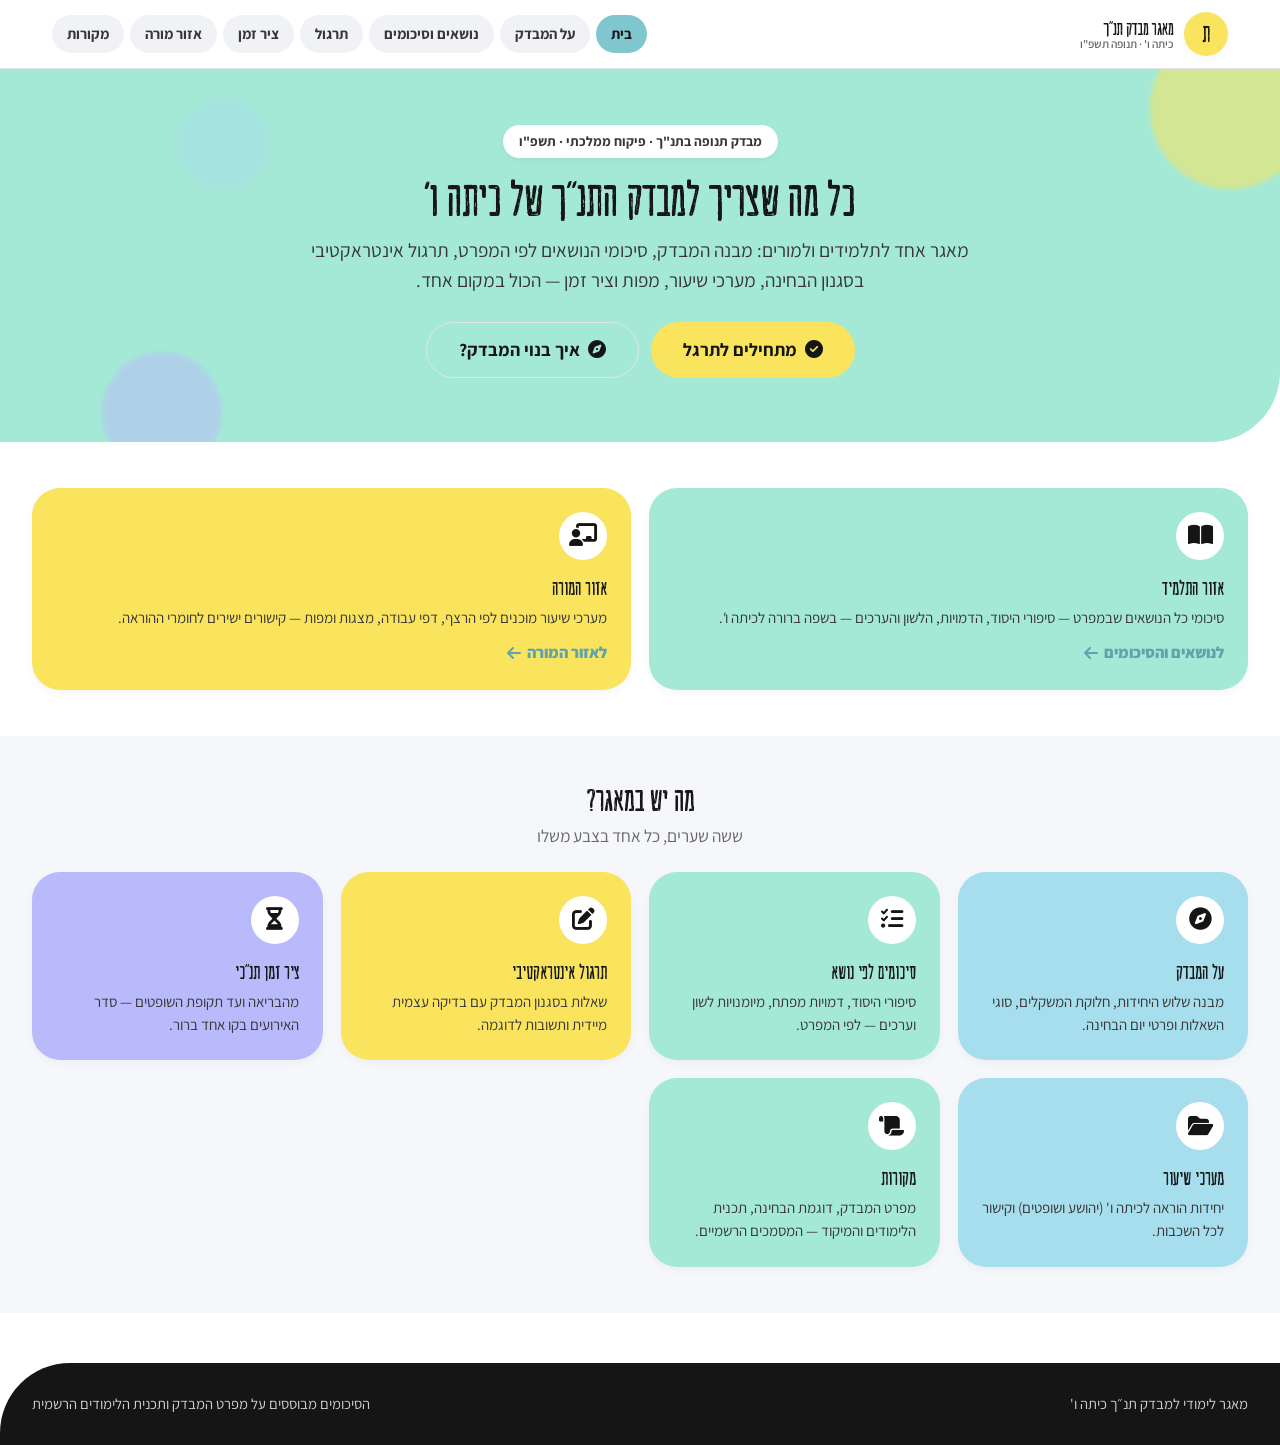
==== index.html @ fabe9f5d "Initial commit - mivdak-tanach (368 questions)" ====
<!DOCTYPE html>
<html lang="he" dir="rtl">
<head>
<meta charset="UTF-8">
<meta name="viewport" content="width=device-width, initial-scale=1">
<title>מאגר מבדק תנ"ך כיתה ו' – תנופה תשפ"ו</title>
<link href="https://fonts.googleapis.com/css2?family=Assistant:wght@400;500;600;700;800&display=swap" rel="stylesheet">
<link rel="stylesheet" href="https://cdnjs.cloudflare.com/ajax/libs/font-awesome/6.5.0/css/all.min.css">
<link rel="stylesheet" href="psycho-components.css">
<link rel="stylesheet" href="tanakh.css">
</head>
<body>
<header class="site-header">
  <div class="site-header__inner">
    <a class="brand" href="index.html">
      <span class="brand__logo">ת</span>
      <span class="brand__name">מאגר מבדק תנ"ך<small>כיתה ו' · תנופה תשפ"ו</small></span>
    </a>
    <nav class="nav">
      <a href="index.html" class="active">בית</a>
      <a href="matzeget.html">על המבדק</a>
      <a href="nosim.html">נושאים וסיכומים</a>
      <a href="tirgul.html">תרגול</a>
      <a href="zman.html">ציר זמן</a>
      <a href="morim.html">אזור מורה</a>
      <a href="mekorot.html">מקורות</a>
    </nav>
  </div>
</header>

<section class="hero">
  <span class="hero__blob hero__blob--1"></span>
  <span class="hero__blob hero__blob--2"></span>
  <span class="hero__blob hero__blob--3"></span>
  <div class="hero__inner">
    <span class="hero__kicker">מבדק תנופה בתנ"ך · פיקוח ממלכתי · תשפ"ו</span>
    <h1 class="hero__title">כל מה שצריך למבדק התנ"ך של כיתה ו'</h1>
    <p class="hero__sub">מאגר אחד לתלמידים ולמורים: מבנה המבדק, סיכומי הנושאים לפי המפרט, תרגול אינטראקטיבי בסגנון הבחינה, מערכי שיעור, מפות וציר זמן — הכול במקום אחד.</p>
    <div class="hero__cta">
      <a class="btn btn--lg" href="tirgul.html"><i class="fa-solid fa-circle-check"></i> מתחילים לתרגל</a>
      <a class="btn btn--lg btn--ghost" href="matzeget.html"><i class="fa-solid fa-compass"></i> איך בנוי המבדק?</a>
    </div>
  </div>
</section>

<main>
  <!-- שני אזורים -->
  <section class="section">
    <div class="section__inner">
      <div class="grid grid--2">
        <a class="feature-card feature-card--mint" href="nosim.html">
          <div class="feature-card__icon"><i class="fa-solid fa-book-open"></i></div>
          <h3 class="feature-card__title">אזור התלמיד</h3>
          <p class="feature-card__desc">סיכומי כל הנושאים שבמפרט — סיפורי היסוד, הדמויות, הלשון והערכים — בשפה ברורה לכיתה ו'.</p>
          <span class="feature-card__go">לנושאים והסיכומים <i class="fa-solid fa-arrow-left"></i></span>
        </a>
        <a class="feature-card feature-card--yellow" href="morim.html">
          <div class="feature-card__icon"><i class="fa-solid fa-chalkboard-user"></i></div>
          <h3 class="feature-card__title">אזור המורה</h3>
          <p class="feature-card__desc">מערכי שיעור מוכנים לפי הרצף, דפי עבודה, מצגות ומפות — קישורים ישירים לחומרי ההוראה.</p>
          <span class="feature-card__go">לאזור המורה <i class="fa-solid fa-arrow-left"></i></span>
        </a>
      </div>
    </div>
  </section>

  <!-- מה יש במאגר -->
  <section class="section section--soft">
    <div class="section__inner">
      <h2 class="section__title center">מה יש במאגר?</h2>
      <p class="section__lead center" style="margin-inline:auto">ששה שערים, כל אחד בצבע משלו</p>
      <div class="grid grid--3 mt-s">
        <a class="feature-card feature-card--blue" href="matzeget.html">
          <div class="feature-card__icon"><i class="fa-solid fa-compass"></i></div>
          <h3 class="feature-card__title">על המבדק</h3>
          <p class="feature-card__desc">מבנה שלוש היחידות, חלוקת המשקלים, סוגי השאלות ופרטי יום הבחינה.</p>
        </a>
        <a class="feature-card feature-card--mint" href="nosim.html">
          <div class="feature-card__icon"><i class="fa-solid fa-list-check"></i></div>
          <h3 class="feature-card__title">סיכומים לפי נושא</h3>
          <p class="feature-card__desc">סיפורי היסוד, דמויות מפתח, מיומנויות לשון וערכים — לפי המפרט.</p>
        </a>
        <a class="feature-card feature-card--yellow" href="tirgul.html">
          <div class="feature-card__icon"><i class="fa-solid fa-pen-to-square"></i></div>
          <h3 class="feature-card__title">תרגול אינטראקטיבי</h3>
          <p class="feature-card__desc">שאלות בסגנון המבדק עם בדיקה עצמית מיידית ותשובות לדוגמה.</p>
        </a>
        <a class="feature-card feature-card--purple" href="zman.html">
          <div class="feature-card__icon"><i class="fa-solid fa-hourglass-half"></i></div>
          <h3 class="feature-card__title">ציר זמן תנ"כי</h3>
          <p class="feature-card__desc">מהבריאה ועד תקופת השופטים — סדר האירועים בקו אחד ברור.</p>
        </a>
        <a class="feature-card feature-card--blue" href="morim.html">
          <div class="feature-card__icon"><i class="fa-solid fa-folder-open"></i></div>
          <h3 class="feature-card__title">מערכי שיעור</h3>
          <p class="feature-card__desc">יחידות הוראה לכיתה ו' (יהושע ושופטים) וקישור לכל השכבות.</p>
        </a>
        <a class="feature-card feature-card--mint" href="mekorot.html">
          <div class="feature-card__icon"><i class="fa-solid fa-scroll"></i></div>
          <h3 class="feature-card__title">מקורות</h3>
          <p class="feature-card__desc">מפרט המבדק, דוגמת הבחינה, תכנית הלימודים והמיקוד — המסמכים הרשמיים.</p>
        </a>
      </div>
    </div>
  </section>
</main>

<footer class="foot">
  <div class="foot__inner">
    <div>מאגר לימודי למבדק תנ״ך כיתה ו'</div>
    <div>הסיכומים מבוססים על מפרט המבדק ותכנית הלימודים הרשמית</div>
  </div>
</footer>
</body>
</html>
---- psycho-components.css ----
/* =============================================================
   ספריית קומפוננטות פסיכו - גרסה לשלומי
   ============================================================= */
/*
   קובץ זה מכיל 23 קומפוננטות UI מסוננטות מאתר פסיכו הקיים,
   מנוקות ומוכנות לשימוש. דרור לשלומי לבנייה מחדש.

   מבנה:
   1. Tokens (משתני CSS)
   2. Reset קל
   3. קומפוננטות

   קונבנציה: BEM פשוט - .block, .block--modifier, .block__element

   שימוש:
   - לכלול בראש האתר: <link rel="stylesheet" href="psycho-components.css">
   - לדרוש את הפונטים Assistant (מ-Google Fonts) ו-buDrakonit (מקומי, מ-buDrakonit2.1-Web)
   - לדרוש Font Awesome 6 לאייקונים (אופציונלי)

   תאריך: 26.5.2026
   ============================================================= */


/* =============================================================
   1. TOKENS
   ============================================================= */

:root {
    /* פלטה - צבעי מותג */
    --color-teal:        #80c6cf;
    --color-teal-dark:   #5fa3ac;
    --color-teal-bg:     #d4ecf0;

    --color-mint:        #a4e9d6;
    --color-mint-dark:   #80c6d0;
    --color-mint-soft:   #d6f6e8;

    --color-yellow:      #fae45d;
    --color-yellow-light:#fff5b0;

    --color-blue:        #a6deed;
    --color-blue-light:  #d6effa;

    --color-purple:      #b9bafb;
    --color-purple-soft: #e3e3fd;

    --color-pink:        #f7a5b8;

    /* טקסט */
    --color-ink:         #151515;
    --color-ink-soft:    #383636;
    --color-muted:       #686868;

    /* רקעים ומשטחים */
    --color-bg:          #ffffff;
    --color-bg-soft:     #f6f7fb;
    --color-line:        #e2e4e9;
    --color-chip-bg:     #f1f2f6;
    --color-chip-hover:  #e6e8ef;

    /* סמנטיים */
    --color-success:     #4a9d68;
    --color-success-bg:  #e6f5ec;
    --color-error:       #d64545;
    --color-error-bg:    #fbe9e9;
    --color-warning:     #ba7517;
    --color-warning-bg:  #fff5b0;
    --color-info:        #5fa3ac;
    --color-info-bg:     #d4ecf0;

    /* רדיוסים */
    --radius-sm:    8px;
    --radius-md:    18px;  /* ברירת מחדל לכרטיסים, חלקים */
    --radius-lg:    28px;  /* כרטיסים גדולים */
    --radius-xl:    70px;  /* פינות סקציות */
    --radius-pill:  999px; /* כפתורים, גלולות */

    /* צללים */
    --shadow-sm:   0 3px 10px rgba(0,0,0,0.04);
    --shadow-md:   0 6px 24px rgba(0,0,0,0.06);
    --shadow-lg:   0 20px 60px rgba(0,0,0,0.10);

    /* גופנים */
    --font-sans:    'Assistant', system-ui, -apple-system, 'Segoe UI', sans-serif;
    --font-display: 'buDrakonit', 'Assistant', system-ui, sans-serif;

    /* פריסה */
    --container:   1240px;
    --section-px:  16px;

    /* אנימציה */
    --transition-fast: 0.15s ease;
    --transition:      0.25s ease;
}

@media (min-width: 1200px) {
    :root { --section-px: 32px; }
}


/* =============================================================
   2. RESET קל
   ============================================================= */

*, *::before, *::after { box-sizing: border-box; }

body {
    font-family: var(--font-sans);
    font-size: 16px;
    line-height: 1.55;
    color: var(--color-ink);
    background: var(--color-bg);
    -webkit-font-smoothing: antialiased;
    margin: 0;
}

h1, h2, h3, h4, h5, h6 {
    font-family: var(--font-display);
    margin: 0 0 0.5em;
    line-height: 1.1;
    font-weight: 700;
}

a { color: inherit; text-decoration: none; }
img, video, svg { max-width: 100%; height: auto; display: block; }
button { font: inherit; cursor: pointer; }


/* =============================================================
   3. COMPONENTS
   ============================================================= */


/* -------------------------------------------------------------
   3.1 Button
   ------------------------------------------------------------- */
/*
   כפתור פעולה בצורת גלולה. ברירת מחדל: צהוב.
   Modifiers:
   - .btn--primary | .btn--yellow | .btn--dark | .btn--mint | .btn--teal | .btn--purple | .btn--ghost
   - .btn--sm | .btn--lg
   - .btn--bordered (border שחור)
   - .btn--full (רוחב מלא)
   - .btn--icon-trailing (אייקון בסוף במקום בהתחלה)
   States: :hover, :disabled, .btn--loading, .btn--pulse, .btn--in-cart
*/
.btn {
    display: inline-flex;
    align-items: center;
    justify-content: center;
    gap: 8px;
    padding: 12px 22px;
    font-family: inherit;
    font-size: 1rem;
    font-weight: 700;
    line-height: 1.2;
    color: var(--color-ink);
    background: var(--color-yellow);
    border: 0;
    border-radius: var(--radius-pill);
    cursor: pointer;
    transition: transform var(--transition-fast),
                box-shadow var(--transition-fast),
                background var(--transition-fast);
    text-decoration: none;
    white-space: nowrap;
}
.btn:hover { transform: translateY(-2px); box-shadow: var(--shadow-md); }
.btn:active { transform: translateY(0); }
.btn:disabled,
.btn[disabled] { opacity: 0.5; cursor: not-allowed; transform: none; box-shadow: none; }

.btn--primary,
.btn--teal     { background: var(--color-teal);   color: var(--color-ink); }
.btn--yellow   { background: var(--color-yellow); color: var(--color-ink); }
.btn--mint     { background: var(--color-mint);   color: var(--color-ink); }
.btn--purple   { background: var(--color-purple); color: var(--color-ink); }
.btn--dark     { background: var(--color-ink);    color: var(--color-yellow); }
.btn--ghost    { background: transparent;         color: var(--color-ink); border: 1.5px solid var(--color-line); }
.btn--bordered { border: 2px solid var(--color-ink); }

.btn--sm  { padding: 8px 16px; font-size: 0.875rem; }
.btn--lg  { padding: 16px 32px; font-size: 1.125rem; }
.btn--full{ width: 100%; }

.btn--icon-trailing { flex-direction: row-reverse; }

.btn--loading {
    pointer-events: none;
    color: transparent;
    position: relative;
}
.btn--loading::after {
    content: '';
    position: absolute;
    width: 18px; height: 18px;
    border: 2px solid currentColor;
    border-top-color: transparent;
    border-radius: 50%;
    animation: btn-spin 0.7s linear infinite;
    color: var(--color-ink);
}
@keyframes btn-spin { to { transform: rotate(360deg); } }

.btn--pulse { animation: btn-pulse 1.4s ease-in-out infinite; }
@keyframes btn-pulse {
    0%, 100% { box-shadow: 0 0 0 0 rgba(128,198,207,0.4); }
    50%      { box-shadow: 0 0 0 12px rgba(128,198,207,0); }
}

.btn--in-cart { background: var(--color-mint-dark); color: var(--color-ink); }


/* -------------------------------------------------------------
   3.2 Pill / Tag
   ------------------------------------------------------------- */
/*
   תווית קטנה בצורת גלולה לסטטוס/קטגוריה/מספור.
   Modifiers (variants):
   - .pill--success | .pill--warning | .pill--error | .pill--info | .pill--accent | .pill--dashed
   - .pill--xs | .pill--sm | .pill--md
*/
.pill {
    display: inline-flex;
    align-items: center;
    gap: 4px;
    padding: 4px 10px;
    font-size: 0.75rem;
    font-weight: 700;
    color: var(--color-ink);
    background: var(--color-chip-bg);
    border-radius: var(--radius-pill);
    border: 1.5px solid transparent;
    line-height: 1.2;
}
.pill--success { background: var(--color-success-bg); color: var(--color-success); }
.pill--warning { background: var(--color-warning-bg); color: var(--color-warning); }
.pill--error   { background: var(--color-error-bg);   color: var(--color-error); }
.pill--info    { background: var(--color-info-bg);    color: var(--color-info); }
.pill--accent  { background: var(--color-yellow);     color: var(--color-ink); }
.pill--dashed  { background: transparent; border-style: dashed; border-color: var(--color-line); color: var(--color-muted); }

.pill--xs { padding: 2px 8px;  font-size: 0.6875rem; }
.pill--sm { padding: 4px 10px; font-size: 0.75rem; }
.pill--md { padding: 6px 14px; font-size: 0.875rem; }


/* -------------------------------------------------------------
   3.3 Crumbs (Breadcrumbs)
   ------------------------------------------------------------- */
/*
   שורת ניווט עם קישורים מופרדים בחץ. הפריט האחרון מודגש.
*/
.crumbs {
    display: flex;
    flex-wrap: wrap;
    align-items: center;
    gap: 8px;
    font-size: 0.875rem;
    color: var(--color-muted);
    padding: 12px 0;
    list-style: none;
    margin: 0;
}
.crumbs__item { display: inline-flex; align-items: center; gap: 8px; }
.crumbs__item:not(:last-child)::after {
    content: '›';
    color: var(--color-muted);
    font-size: 1rem;
}
.crumbs__link {
    color: var(--color-muted);
    transition: color var(--transition-fast);
}
.crumbs__link:hover { color: var(--color-teal); }
.crumbs__current { color: var(--color-ink); font-weight: 700; }


/* -------------------------------------------------------------
   3.4 FormField
   ------------------------------------------------------------- */
/*
   זוג label+input אנכי עם hint וסימן חובה.
   - .form-field__required מציג כוכבית
   - .form-field--readonly: שדה לקריאה בלבד
   - .form-field--error: מצב שגיאה
*/
.form-field {
    display: flex;
    flex-direction: column;
    gap: 6px;
    margin-bottom: 16px;
}
.form-field__label {
    font-size: 0.875rem;
    font-weight: 700;
    color: var(--color-ink-soft);
}
.form-field__required { color: var(--color-error); margin-inline-start: 4px; }
.form-field__input {
    height: 48px;
    padding: 0 16px;
    font-family: inherit;
    font-size: 1rem;
    color: var(--color-ink);
    background: var(--color-bg);
    border: 1.5px solid var(--color-line);
    border-radius: var(--radius-sm);
    transition: border-color var(--transition-fast);
}
.form-field__input:focus {
    outline: none;
    border-color: var(--color-teal);
    box-shadow: 0 0 0 3px var(--color-teal-bg);
}
.form-field__hint { font-size: 0.8125rem; color: var(--color-muted); }
.form-field__error { font-size: 0.8125rem; color: var(--color-error); }

.form-field--error .form-field__input { border-color: var(--color-error); }
.form-field--readonly .form-field__input {
    background: var(--color-bg-soft);
    border-color: transparent;
    cursor: default;
}

textarea.form-field__input { height: auto; padding: 12px 16px; min-height: 100px; resize: vertical; }


/* -------------------------------------------------------------
   3.5 IconButton (כפתור עגול עם אייקון)
   ------------------------------------------------------------- */
/*
   כפתור עגול 40-72px. Modifiers:
   - .icon-btn--sm (32px) | .icon-btn--lg (56px) | .icon-btn--xl (72px)
   - .icon-btn--outlined | .icon-btn--filled | .icon-btn--overlay (חצי שקוף)
   - .icon-btn--pulsing
*/
.icon-btn {
    display: inline-flex;
    align-items: center;
    justify-content: center;
    width: 40px;
    height: 40px;
    padding: 0;
    border: 0;
    border-radius: 50%;
    background: transparent;
    color: var(--color-ink);
    cursor: pointer;
    transition: background var(--transition-fast), transform var(--transition-fast);
    font-size: 1.1rem;
}
.icon-btn:hover { background: var(--color-bg-soft); transform: scale(1.05); }
.icon-btn--sm  { width: 32px; height: 32px; font-size: 0.95rem; }
.icon-btn--lg  { width: 56px; height: 56px; font-size: 1.3rem; }
.icon-btn--xl  { width: 72px; height: 72px; font-size: 1.6rem; }
.icon-btn--outlined { border: 1.5px solid var(--color-line); }
.icon-btn--filled   { background: var(--color-bg-soft); }
.icon-btn--overlay  {
    background: rgba(255,255,255,0.85);
    backdrop-filter: blur(4px);
}
.icon-btn--pulsing { animation: icon-btn-pulse 1.4s ease-in-out infinite; }
@keyframes icon-btn-pulse {
    0%, 100% { box-shadow: 0 0 0 0 rgba(128,198,207,0.4); }
    50%      { box-shadow: 0 0 0 10px rgba(128,198,207,0); }
}


/* -------------------------------------------------------------
   3.6 Modal / Drawer
   ------------------------------------------------------------- */
/*
   מעטפת fixed מעל overlay. וריאציות:
   - .modal--center (ברירת מחדל) | .modal--drawer-start | .modal--drawer-end
   - .modal--sm | .modal--md | .modal--lg
*/
.modal-overlay {
    position: fixed;
    inset: 0;
    background: rgba(0,0,0,0.45);
    display: flex;
    align-items: center;
    justify-content: center;
    z-index: 100;
    animation: modal-fade-in 0.2s ease-out;
}
@keyframes modal-fade-in { from { opacity: 0; } to { opacity: 1; } }

.modal {
    background: var(--color-bg);
    border-radius: var(--radius-lg);
    box-shadow: var(--shadow-lg);
    width: 90%;
    max-width: 480px;
    max-height: 85vh;
    display: flex;
    flex-direction: column;
    animation: modal-slide-in 0.25s ease-out;
}
@keyframes modal-slide-in {
    from { opacity: 0; transform: translateY(10px); }
    to   { opacity: 1; transform: translateY(0); }
}

.modal--sm { max-width: 360px; }
.modal--md { max-width: 480px; }
.modal--lg { max-width: 720px; }

.modal--drawer-start,
.modal--drawer-end {
    max-width: 380px;
    width: 380px;
    max-height: 100vh;
    height: 100vh;
    border-radius: 0;
    margin: 0;
}
.modal--drawer-start { margin-inline-end: auto; border-end-end-radius: var(--radius-lg); border-start-end-radius: var(--radius-lg); }
.modal--drawer-end   { margin-inline-start: auto; border-end-start-radius: var(--radius-lg); border-start-start-radius: var(--radius-lg); }

.modal__header {
    padding: 20px 24px 12px;
    border-bottom: 1px solid var(--color-line);
    display: flex;
    align-items: center;
    gap: 12px;
}
.modal__title { font-family: var(--font-display); font-size: 1.4rem; margin: 0; flex: 1; }
.modal__close { margin-inline-start: auto; }

.modal__body {
    padding: 20px 24px;
    overflow-y: auto;
    flex: 1;
}
.modal__footer {
    padding: 16px 24px;
    border-top: 1px solid var(--color-line);
    display: flex;
    gap: 12px;
    justify-content: flex-end;
}


/* -------------------------------------------------------------
   3.7 Alert
   ------------------------------------------------------------- */
/*
   תיבת הודעה צבעונית. Modifiers:
   - .alert--success | .alert--error | .alert--warning | .alert--info
*/
.alert {
    display: flex;
    align-items: flex-start;
    gap: 12px;
    padding: 14px 18px;
    border-radius: var(--radius-md);
    border-inline-start: 4px solid var(--color-info);
    background: var(--color-info-bg);
    color: var(--color-ink);
    font-size: 0.9375rem;
}
.alert__icon { flex: 0 0 auto; font-size: 1.2rem; }
.alert__body { flex: 1; }
.alert__title { font-weight: 700; margin-bottom: 4px; display: block; }

.alert--success { background: var(--color-success-bg); border-inline-start-color: var(--color-success); color: var(--color-success); }
.alert--error   { background: var(--color-error-bg);   border-inline-start-color: var(--color-error);   color: var(--color-error); }
.alert--warning { background: var(--color-warning-bg); border-inline-start-color: var(--color-warning); color: var(--color-warning); }
.alert--info    { background: var(--color-info-bg);    border-inline-start-color: var(--color-info);    color: var(--color-info); }


/* -------------------------------------------------------------
   3.8 KpiTile
   ------------------------------------------------------------- */
/*
   תיבה עם תווית קטנה ומספר גדול. Modifiers:
   - .kpi--accent-teal | .kpi--accent-mint | .kpi--accent-yellow | .kpi--accent-purple
*/
.kpi {
    background: var(--color-bg);
    padding: 20px 22px;
    border-radius: var(--radius-md);
    box-shadow: var(--shadow-sm);
    border-inline-end: 4px solid var(--color-teal);
    text-align: start;
}
.kpi__label {
    font-size: 0.8125rem;
    color: var(--color-muted);
    margin-bottom: 6px;
    text-transform: uppercase;
    letter-spacing: 0.4px;
}
.kpi__value {
    font-family: var(--font-display);
    font-size: 2rem;
    font-weight: 700;
    color: var(--color-ink);
    line-height: 1.1;
}
.kpi__unit { font-size: 1rem; color: var(--color-muted); font-weight: 400; margin-inline-start: 4px; }
.kpi__sub { font-size: 0.8125rem; color: var(--color-muted); margin-top: 4px; }

.kpi--accent-teal   { border-inline-end-color: var(--color-teal); }
.kpi--accent-mint   { border-inline-end-color: var(--color-mint); }
.kpi--accent-yellow { border-inline-end-color: var(--color-yellow); }
.kpi--accent-purple { border-inline-end-color: var(--color-purple); }


/* -------------------------------------------------------------
   3.9 ProgressBar
   ------------------------------------------------------------- */
/*
   אינדיקטור התקדמות אופקי.
   .progress--stepped: שלבים בדידים | .progress--zoned: אזורים סמנטיים
   .progress--warn | .progress--danger: שינוי צבע
*/
.progress {
    width: 100%;
    height: 8px;
    background: var(--color-chip-bg);
    border-radius: var(--radius-pill);
    overflow: hidden;
    position: relative;
}
.progress__fill {
    height: 100%;
    background: var(--color-teal);
    border-radius: var(--radius-pill);
    transition: width 0.3s ease;
}
.progress--warn   .progress__fill { background: var(--color-warning); }
.progress--danger .progress__fill { background: var(--color-error); }
.progress--success .progress__fill { background: var(--color-success); }

.progress--stepped {
    display: flex;
    gap: 4px;
    background: transparent;
    height: 8px;
}
.progress--stepped .progress__step {
    flex: 1;
    background: var(--color-chip-bg);
    border-radius: var(--radius-pill);
    transition: background 0.2s;
}
.progress--stepped .progress__step.is-done   { background: var(--color-mint); }
.progress--stepped .progress__step.is-active { background: var(--color-teal); }

.progress__label {
    margin-top: 6px;
    font-size: 0.8125rem;
    color: var(--color-muted);
    display: flex;
    justify-content: space-between;
}


/* -------------------------------------------------------------
   3.10 Accordion
   ------------------------------------------------------------- */
/*
   סקציה מתקפלת מבוסס <details>.
   .accordion--numbered: מציג מספור עיגול
*/
.accordion {
    border-bottom: 1px solid var(--color-line);
}
.accordion__summary {
    padding: 16px 0;
    font-weight: 700;
    font-size: 1.0625rem;
    cursor: pointer;
    display: flex;
    align-items: center;
    gap: 12px;
    list-style: none;
    position: relative;
}
.accordion__summary::-webkit-details-marker { display: none; }
.accordion__summary::after {
    content: '\f078'; /* chevron-down (Font Awesome) */
    font-family: 'Font Awesome 6 Free';
    font-weight: 900;
    margin-inline-start: auto;
    transition: transform 0.2s;
    color: var(--color-muted);
}
.accordion[open] .accordion__summary::after { transform: rotate(180deg); }
.accordion__body {
    padding: 0 0 16px;
    color: var(--color-ink-soft);
    line-height: 1.7;
}
.accordion--numbered .accordion__summary::before {
    content: counter(accordion);
    counter-increment: accordion;
    width: 32px; height: 32px;
    background: var(--color-yellow);
    color: var(--color-ink);
    border-radius: 50%;
    display: inline-flex;
    align-items: center;
    justify-content: center;
    font-weight: 800;
    font-size: 0.9375rem;
}
.accordion-group { counter-reset: accordion; }


/* -------------------------------------------------------------
   3.11 PageHead
   ------------------------------------------------------------- */
/*
   כותרת עמוד פנימי - h1 גדול עם subtitle ופילטרים אופציונליים.
   .page-head--start: יישור לימין (ברירת מחדל) | .page-head--center: יישור למרכז
*/
.page-head {
    padding: 32px 0 24px;
    text-align: start;
}
.page-head--center { text-align: center; }

.page-head__title {
    font-family: var(--font-display);
    font-size: 2.5rem;
    margin: 0 0 8px;
}
.page-head__subtitle {
    font-size: 1.125rem;
    color: var(--color-muted);
    margin: 0;
    max-width: 70ch;
}
.page-head--center .page-head__subtitle { margin: 0 auto; }
.page-head__filters {
    margin-top: 20px;
    display: flex;
    flex-wrap: wrap;
    gap: 8px;
}
.page-head--center .page-head__filters { justify-content: center; }


/* -------------------------------------------------------------
   3.12 Badge (מספר/אינדיקטור קטן)
   ------------------------------------------------------------- */
/*
   תווית קטנטנה למספר התראות/כמות. Modifiers:
   - .badge--success | .badge--info | .badge--accent
*/
.badge {
    display: inline-flex;
    align-items: center;
    justify-content: center;
    min-width: 18px;
    height: 18px;
    padding: 0 5px;
    background: var(--color-teal);
    color: var(--color-ink);
    font-size: 0.6875rem;
    font-weight: 800;
    border-radius: 999px;
    line-height: 1;
}
.badge--success { background: var(--color-success); color: #fff; }
.badge--error   { background: var(--color-error);   color: #fff; }
.badge--info    { background: var(--color-info);    color: #fff; }
.badge--accent  { background: var(--color-yellow);  color: var(--color-ink); }


/* -------------------------------------------------------------
   3.13 FilterTabs / ChipGroup
   ------------------------------------------------------------- */
/*
   שורת טאבים/צ'יפים לסינון. הפעיל מודגש.
   .filter-tabs--underline: וריאציה עם קו תחתון במקום צבע מילוי
*/
.filter-tabs {
    display: flex;
    flex-wrap: wrap;
    gap: 8px;
    padding: 0;
    margin: 0;
    list-style: none;
}
.filter-tabs__tab {
    padding: 8px 16px;
    background: var(--color-chip-bg);
    color: var(--color-ink-soft);
    border: 0;
    border-radius: var(--radius-pill);
    font-size: 0.875rem;
    font-weight: 700;
    cursor: pointer;
    transition: background var(--transition-fast), color var(--transition-fast);
}
.filter-tabs__tab:hover { background: var(--color-chip-hover); }
.filter-tabs__tab.is-active {
    background: var(--color-yellow);
    color: var(--color-ink);
}

.filter-tabs--underline .filter-tabs__tab {
    background: transparent;
    border-radius: 0;
    border-bottom: 2px solid transparent;
    padding: 8px 4px;
}
.filter-tabs--underline .filter-tabs__tab.is-active {
    background: transparent;
    border-bottom-color: var(--color-teal);
    color: var(--color-teal-dark);
}


/* -------------------------------------------------------------
   3.14 ProductCard
   ------------------------------------------------------------- */
/*
   כרטיס מוצר עם תמונה, כותרת, דירוג, מחיר, כפתור.
   Modifiers: .product-card--carousel (גרדיאנט רקע במקום bg-soft)
*/
.product-card {
    background: var(--color-bg);
    border: 1px solid var(--color-line);
    border-radius: var(--radius-lg);
    padding: 16px;
    display: flex;
    flex-direction: column;
    gap: 12px;
    transition: transform var(--transition), box-shadow var(--transition);
}
.product-card:hover { transform: translateY(-4px); box-shadow: var(--shadow-md); }

.product-card--carousel {
    background: linear-gradient(135deg, var(--color-teal-bg), #fff);
    border-color: transparent;
}

.product-card__image {
    aspect-ratio: 4/3;
    background: var(--color-bg-soft);
    border-radius: var(--radius-md);
    overflow: hidden;
    display: block;
}
.product-card__image img { width: 100%; height: 100%; object-fit: cover; }

.product-card__title {
    font-family: var(--font-display);
    font-size: 1.25rem;
    margin: 0;
    line-height: 1.2;
}
.product-card__desc { font-size: 0.875rem; color: var(--color-muted); margin: 0; }
.product-card__footer {
    margin-top: auto;
    display: flex;
    align-items: center;
    justify-content: space-between;
    gap: 8px;
    padding-top: 8px;
}


/* -------------------------------------------------------------
   3.15 StarRating
   ------------------------------------------------------------- */
/*
   שורת כוכבים + ציון מספרי + ספירת ביקורות.
   .star-rating--lg | .star-rating--sm
*/
.star-rating {
    display: inline-flex;
    align-items: center;
    gap: 6px;
    font-size: 0.875rem;
}
.star-rating__stars {
    color: var(--color-yellow);
    display: inline-flex;
    gap: 2px;
}
.star-rating__stars .is-empty { color: var(--color-line); }
.star-rating__value { font-weight: 700; color: var(--color-ink); }
.star-rating__count { color: var(--color-muted); }

.star-rating--lg { font-size: 1rem; }
.star-rating--lg .star-rating__stars { font-size: 1.1rem; }
.star-rating--sm { font-size: 0.75rem; }


/* -------------------------------------------------------------
   3.16 PriceTag
   ------------------------------------------------------------- */
/*
   מחיר נוכחי + מחיר ישן מחוק.
   .price--lg | .price--sm
   .price--stacked: כל מחיר בשורה משלו
*/
.price {
    display: inline-flex;
    align-items: baseline;
    gap: 8px;
    font-family: var(--font-display);
}
.price__now {
    font-size: 1.5rem;
    font-weight: 700;
    color: var(--color-ink);
}
.price__now::after { content: ' \20AA'; /* ₪ */ font-weight: 400; font-size: 0.9em; }
.price__was {
    font-size: 1rem;
    color: var(--color-muted);
    text-decoration: line-through;
    text-decoration-thickness: 1.5px;
}
.price__label { font-size: 0.8125rem; color: var(--color-muted); font-family: var(--font-sans); }

.price--lg .price__now { font-size: 2rem; }
.price--lg .price__was { font-size: 1.25rem; }
.price--sm .price__now { font-size: 1.125rem; }
.price--sm .price__was { font-size: 0.875rem; }

.price--stacked { flex-direction: column; align-items: flex-start; gap: 2px; }


/* -------------------------------------------------------------
   3.17 Carousel (wrapper סביב Splide)
   ------------------------------------------------------------- */
/*
   הסטיילים הבסיסיים לקרוסלה. תלוי בספריית Splide.
*/
.carousel { position: relative; padding: 0 60px; }
.carousel__arrow {
    position: absolute;
    top: 50%;
    transform: translateY(-50%);
    width: 44px;
    height: 44px;
    border-radius: 50%;
    background: var(--color-bg);
    box-shadow: var(--shadow-md);
    border: 0;
    display: flex;
    align-items: center;
    justify-content: center;
    cursor: pointer;
    z-index: 2;
    font-size: 1.1rem;
}
.carousel__arrow--prev { inset-inline-start: 0; }
.carousel__arrow--next { inset-inline-end: 0; }

.carousel__pagination {
    display: flex;
    justify-content: center;
    gap: 6px;
    margin-top: 16px;
}
.carousel__dot {
    width: 8px;
    height: 8px;
    border-radius: 50%;
    background: var(--color-line);
    border: 0;
    cursor: pointer;
    transition: background 0.2s, width 0.2s;
}
.carousel__dot.is-active {
    background: var(--color-teal);
    width: 24px;
    border-radius: 999px;
}


/* -------------------------------------------------------------
   3.18 Footer (פוטר אתר)
   ------------------------------------------------------------- */
/*
   פוטר אתר עם לוגו, ניווט, רשתות חברתיות.
   הערה: הקומפוננטה הזו אמורה להיות מוזרקת מ-JS פעם אחת בכל דף.
*/
.site-footer {
    background: var(--color-bg-soft);
    padding: 40px var(--section-px) 24px;
    margin-top: 60px;
    position: relative;
}
.site-footer__inner {
    max-width: var(--container);
    margin: 0 auto;
    display: grid;
    gap: 24px;
}
.site-footer__top {
    display: flex;
    flex-wrap: wrap;
    align-items: center;
    justify-content: space-between;
    gap: 24px;
}
.site-footer__nav {
    list-style: none;
    margin: 0;
    padding: 0;
    display: flex;
    flex-wrap: wrap;
    gap: 16px 24px;
}
.site-footer__nav a {
    color: var(--color-ink-soft);
    font-weight: 600;
    transition: color var(--transition-fast);
}
.site-footer__nav a:hover { color: var(--color-teal); }

.site-footer__social {
    display: flex;
    gap: 8px;
    list-style: none;
    margin: 0;
    padding: 0;
}

.site-footer__bottom {
    padding-top: 16px;
    border-top: 1px solid var(--color-line);
    font-size: 0.8125rem;
    color: var(--color-muted);
    display: flex;
    justify-content: space-between;
    flex-wrap: wrap;
    gap: 8px;
}


/* -------------------------------------------------------------
   3.19 SectionBand (פס סקציה צבעוני - דפוס מיתוגי מובהק)
   ------------------------------------------------------------- */
/*
   סקשן מלא רוחב בצבע פסטל עם פינה מעוגלת אחת (radius-xl=70px).
   זה דפוס המיתוג המובהק של פסיכו.
   Modifiers צבע: .section-band--mint | --teal | --blue | --purple | --yellow | --white
   Modifiers פינה: .section-band--cut-bl | --cut-br | --cut-tl | --cut-tr
*/
.section-band {
    padding: 60px var(--section-px);
    background: var(--color-mint);
    border-radius: 0;
}
.section-band__inner {
    max-width: var(--container);
    margin: 0 auto;
}

.section-band--mint   { background: var(--color-mint); }
.section-band--teal   { background: var(--color-teal-bg); }
.section-band--blue   { background: var(--color-blue-light); }
.section-band--purple { background: var(--color-purple-soft); }
.section-band--yellow { background: var(--color-yellow-light); }
.section-band--white  { background: var(--color-bg); }

.section-band--cut-bl { border-end-start-radius: var(--radius-xl); }
.section-band--cut-br { border-end-end-radius: var(--radius-xl); }
.section-band--cut-tl { border-start-start-radius: var(--radius-xl); }
.section-band--cut-tr { border-start-end-radius: var(--radius-xl); }


/* -------------------------------------------------------------
   3.20 FeatureCard
   ------------------------------------------------------------- */
/*
   כרטיס פסטל עם אייקון + כותרת + תיאור.
   Modifiers צבע: .feature-card--mint | --yellow | --blue | --purple
   Modifiers וריאציה: .feature-card--badge (אייקון עולה מעל), .feature-card--image (פס תמונה למעלה)
*/
.feature-card {
    background: var(--color-mint);
    padding: 24px;
    border-radius: var(--radius-lg);
    box-shadow: var(--shadow-sm);
    position: relative;
}
.feature-card__icon {
    width: 48px;
    height: 48px;
    display: flex;
    align-items: center;
    justify-content: center;
    background: var(--color-bg);
    border-radius: 50%;
    margin-bottom: 16px;
    font-size: 1.4rem;
    color: var(--color-ink);
}
.feature-card__title {
    font-family: var(--font-display);
    font-size: 1.25rem;
    margin: 0 0 8px;
}
.feature-card__desc { font-size: 0.9375rem; color: var(--color-ink-soft); margin: 0; }

.feature-card--yellow { background: var(--color-yellow); }
.feature-card--blue   { background: var(--color-blue); }
.feature-card--purple { background: var(--color-purple); }

.feature-card--badge { padding-top: 32px; }
.feature-card--badge .feature-card__icon {
    position: absolute;
    top: -24px;
    inset-inline-start: 24px;
    width: 56px;
    height: 56px;
    box-shadow: var(--shadow-md);
}

.feature-card--image .feature-card__image {
    height: 140px;
    background: var(--color-bg-soft);
    margin: -24px -24px 16px;
    border-radius: var(--radius-lg) var(--radius-lg) 0 0;
    overflow: hidden;
}


/* -------------------------------------------------------------
   3.21 Wizard
   ------------------------------------------------------------- */
/*
   מסגרת ויזרד מרובה-שלבים עם header, badge, navigation, progress.
*/
.wizard {
    background: var(--color-bg);
    border-radius: var(--radius-lg);
    padding: 32px;
    box-shadow: var(--shadow-md);
}
.wizard__head {
    display: flex;
    align-items: center;
    gap: 12px;
    margin-bottom: 24px;
}
.wizard__badge {
    background: var(--color-yellow);
    color: var(--color-ink);
    padding: 4px 12px;
    border-radius: var(--radius-pill);
    font-size: 0.8125rem;
    font-weight: 800;
}
.wizard__title {
    font-family: var(--font-display);
    font-size: 1.5rem;
    margin: 0;
    flex: 1;
}
.wizard__nav {
    display: flex;
    gap: 8px;
    margin-inline-start: auto;
}
.wizard__progress { margin-top: 24px; }


/* -------------------------------------------------------------
   3.22 SummaryCard
   ------------------------------------------------------------- */
/*
   פאנל סיכום צד עם רשימה, קופון, סך הכל, הערות.
   .summary-card--sticky: דבק לראש המסך בגלילה
*/
.summary-card {
    background: var(--color-bg);
    border: 1px solid var(--color-line);
    border-radius: var(--radius-lg);
    padding: 24px;
}
.summary-card--sticky { position: sticky; top: 20px; }

.summary-card__title {
    font-family: var(--font-display);
    font-size: 1.25rem;
    margin: 0 0 16px;
}
.summary-card__row {
    display: flex;
    justify-content: space-between;
    padding: 8px 0;
    font-size: 0.9375rem;
}
.summary-card__row--total {
    border-top: 1px solid var(--color-line);
    margin-top: 8px;
    padding-top: 12px;
    font-size: 1.125rem;
    font-weight: 800;
}
.summary-card__coupon {
    display: flex;
    gap: 8px;
    margin: 16px 0;
}
.summary-card__coupon input { flex: 1; }


/* -------------------------------------------------------------
   3.23 IconTile
   ------------------------------------------------------------- */
/*
   אייקון עגול גדול + תווית מתחת. שימושי לדפי "צור קשר" וקישורים מהירים.
*/
.icon-tile {
    display: inline-flex;
    flex-direction: column;
    align-items: center;
    gap: 8px;
    text-align: center;
    padding: 16px;
    text-decoration: none;
    color: var(--color-ink);
    border-radius: var(--radius-md);
    transition: background var(--transition-fast);
}
.icon-tile:hover { background: var(--color-bg-soft); }
.icon-tile__icon {
    width: 64px;
    height: 64px;
    display: flex;
    align-items: center;
    justify-content: center;
    background: var(--color-bg-soft);
    border-radius: 50%;
    font-size: 1.6rem;
}
.icon-tile--mint   .icon-tile__icon { background: var(--color-mint); }
.icon-tile--yellow .icon-tile__icon { background: var(--color-yellow); }
.icon-tile--blue   .icon-tile__icon { background: var(--color-blue); }
.icon-tile--purple .icon-tile__icon { background: var(--color-purple); }

.icon-tile__label {
    font-size: 0.9375rem;
    font-weight: 700;
}


/* =============================================================
   END OF FILE
   ============================================================= */
---- tanakh.css ----
/* =============================================================
   מאגר תנ"ך כיתה ו' — שכבת עיצוב בשפת "פסיכו"
   נשען על psycho-components.css (tokens + קומפוננטות)
   ============================================================= */

/* ---------- פונט כותרות buDrakonit (מקומי) ---------- */
@font-face{
  font-family:'buDrakonit';
  src:url('fonts/buDrakonit2.1-Regular.woff2') format('woff2'),
      url('fonts/buDrakonit2.1-Regular.woff') format('woff');
  font-weight:400;font-style:normal;font-display:swap;
}
@font-face{
  font-family:'buDrakonit';
  src:url('fonts/buDrakonit2.1-Bold.woff2') format('woff2'),
      url('fonts/buDrakonit2.1-Bold.woff') format('woff');
  font-weight:700;font-style:normal;font-display:swap;
}
@font-face{
  font-family:'buDrakonit';
  src:url('fonts/buDrakonit2.1-light.woff2') format('woff2'),
      url('fonts/buDrakonit2.1-light.woff') format('woff');
  font-weight:300;font-style:normal;font-display:swap;
}

/* ---------- בסיס ---------- */
body{background:var(--color-bg);}
.container{max-width:var(--container);margin:0 auto;padding:0 var(--section-px);}
.muted{color:var(--color-muted);}
.center{text-align:center;}
a{color:inherit;}

/* ---------- Header / ניווט ---------- */
.site-header{
  position:sticky;top:0;z-index:60;background:rgba(255,255,255,0.92);
  backdrop-filter:blur(8px);border-bottom:1px solid var(--color-line);
}
.site-header__inner{
  max-width:var(--container);margin:0 auto;padding:12px var(--section-px);
  display:flex;align-items:center;justify-content:space-between;gap:16px;flex-wrap:wrap;
}
.brand{display:inline-flex;align-items:center;gap:10px;text-decoration:none;}
.brand__logo{
  width:44px;height:44px;border-radius:50%;background:var(--color-yellow);
  display:grid;place-items:center;font-family:var(--font-display);font-weight:700;
  font-size:1.5rem;color:var(--color-ink);flex:none;box-shadow:var(--shadow-sm);
}
.brand__name{font-family:var(--font-display);font-weight:700;font-size:1.15rem;color:var(--color-ink);line-height:1.1;}
.brand__name small{display:block;font-family:var(--font-sans);font-weight:600;font-size:.72rem;color:var(--color-muted);}
.nav{display:flex;flex-wrap:wrap;gap:6px;}
.nav a{
  padding:8px 15px;border-radius:var(--radius-pill);font-size:.92rem;font-weight:700;
  color:var(--color-ink-soft);background:var(--color-chip-bg);transition:background var(--transition-fast),color var(--transition-fast);
  text-decoration:none;
}
.nav a:hover{background:var(--color-chip-hover);}
.nav a.active{background:var(--color-teal);color:var(--color-ink);}

/* ---------- Hero ---------- */
.hero{
  background:var(--color-mint);border-end-start-radius:var(--radius-xl);
  padding:56px var(--section-px) 64px;position:relative;overflow:hidden;text-align:center;
}
.hero__inner{max-width:860px;margin:0 auto;position:relative;z-index:1;}
.hero__kicker{
  display:inline-block;background:var(--color-bg);color:var(--color-ink-soft);
  padding:6px 16px;border-radius:var(--radius-pill);font-weight:700;font-size:.85rem;margin-bottom:14px;box-shadow:var(--shadow-sm);
}
.hero__title{font-family:var(--font-display);font-size:3rem;line-height:1.05;margin:0 0 14px;color:var(--color-ink);}
.hero__sub{font-size:1.2rem;color:var(--color-ink-soft);max-width:680px;margin:0 auto 26px;}
.hero__cta{display:flex;gap:12px;justify-content:center;flex-wrap:wrap;}
.hero__blob{position:absolute;border-radius:50%;opacity:.55;filter:blur(2px);z-index:0;}
.hero__blob--1{width:160px;height:160px;background:var(--color-yellow);top:-40px;inset-inline-start:-30px;}
.hero__blob--2{width:120px;height:120px;background:var(--color-purple);bottom:-30px;inset-inline-end:8%;opacity:.5;}
.hero__blob--3{width:90px;height:90px;background:var(--color-blue);top:30px;inset-inline-end:14%;opacity:.5;}

/* ---------- Section ---------- */
.section{padding:46px var(--section-px);}
.section__inner{max-width:var(--container);margin:0 auto;}
.section__title{font-family:var(--font-display);font-size:2rem;margin:0 0 6px;color:var(--color-ink);}
.section__lead{color:var(--color-muted);font-size:1.08rem;margin:0 0 22px;max-width:70ch;}
.section--soft{background:var(--color-bg-soft);}

.grid{display:grid;gap:18px;}
.grid--2{grid-template-columns:repeat(auto-fit,minmax(300px,1fr));}
.grid--3{grid-template-columns:repeat(auto-fit,minmax(240px,1fr));}
.grid--4{grid-template-columns:repeat(auto-fit,minmax(200px,1fr));}

/* כרטיס לחיץ (קישור) */
a.feature-card{text-decoration:none;color:inherit;display:block;transition:transform var(--transition),box-shadow var(--transition);}
a.feature-card:hover{transform:translateY(-4px);box-shadow:var(--shadow-md);}
.feature-card__go{display:inline-flex;align-items:center;gap:6px;margin-top:12px;font-weight:800;color:var(--color-teal-dark);}

/* ---------- כרטיס תוכן לבן ---------- */
.panel{
  background:var(--color-bg);border:1px solid var(--color-line);border-radius:var(--radius-lg);
  padding:26px 28px;box-shadow:var(--shadow-sm);
}
.panel h2{font-family:var(--font-display);font-size:1.6rem;color:var(--color-ink);margin:0 0 14px;}
.panel h3{font-family:var(--font-display);font-size:1.25rem;color:var(--color-ink);margin:1.1em 0 .4em;}

/* ---------- טבלאות ---------- */
table.t{width:100%;border-collapse:separate;border-spacing:0;margin:14px 0;background:var(--color-bg);
  border-radius:var(--radius-md);overflow:hidden;border:1px solid var(--color-line);}
table.t th,table.t td{padding:12px 14px;text-align:right;vertical-align:top;border-bottom:1px solid var(--color-line);}
table.t th{background:var(--color-teal-bg);color:var(--color-ink);font-weight:800;font-family:var(--font-sans);}
table.t tr:last-child td{border-bottom:0;}
table.t tr:nth-child(even) td{background:var(--color-bg-soft);}

/* ---------- פסוק ---------- */
.verse{background:var(--color-yellow-light);border-radius:var(--radius-md);padding:14px 18px;margin:14px 0;
  font-size:1.08rem;line-height:2;border-inline-start:5px solid var(--color-yellow);}

/* ---------- רשימת קישורים ---------- */
ul.links{list-style:none;padding:0;margin:10px 0;}
ul.links li{background:var(--color-bg);border:1px solid var(--color-line);border-radius:var(--radius-md);
  padding:14px 18px;margin:10px 0;display:flex;justify-content:space-between;align-items:center;gap:12px;flex-wrap:wrap;
  transition:box-shadow var(--transition-fast);}
ul.links li:hover{box-shadow:var(--shadow-sm);}
ul.links li .meta{flex:1;min-width:220px;}
ul.links li .meta b{display:block;color:var(--color-ink);font-size:1.05rem;font-weight:800;}
ul.links li .meta span{display:block;color:var(--color-muted);font-size:.92rem;}

/* ---------- תרגול (quiz) ---------- */
.quiz{background:var(--color-bg);border:1px solid var(--color-line);border-radius:var(--radius-lg);
  padding:22px 24px;margin:18px 0;box-shadow:var(--shadow-sm);}
.quiz__tag{display:inline-flex;align-items:center;gap:6px;background:var(--color-purple-soft);color:#4a47b0;
  padding:4px 12px;border-radius:var(--radius-pill);font-size:.78rem;font-weight:800;margin-bottom:10px;}
.quiz__q{font-size:1.14rem;font-weight:800;color:var(--color-ink);margin:0 0 14px;line-height:1.5;}
.opts{display:grid;gap:10px;margin:10px 0;}
.opt{display:block;background:var(--color-bg-soft);border:2px solid var(--color-line);border-radius:var(--radius-md);
  padding:12px 16px;cursor:pointer;transition:.12s;font-size:1.02rem;font-weight:600;}
.opt:hover{border-color:var(--color-teal);background:var(--color-teal-bg);}
.opt.correct{border-color:var(--color-success);background:var(--color-success-bg);}
.opt.wrong{border-color:var(--color-error);background:var(--color-error-bg);}
.quiz input[type=text]{width:100%;height:48px;padding:0 16px;border:2px solid var(--color-line);
  border-radius:var(--radius-sm);font-family:inherit;font-size:1.02rem;margin:4px 0 10px;}
.quiz input[type=text]:focus{outline:none;border-color:var(--color-teal);box-shadow:0 0 0 3px var(--color-teal-bg);}
.feedback{margin-top:12px;padding:12px 16px;border-radius:var(--radius-md);display:none;font-size:1rem;font-weight:600;}
.feedback.show{display:block;}
.feedback.ok{background:var(--color-success-bg);color:var(--color-success);}
.feedback.no{background:var(--color-error-bg);color:var(--color-error);}
details.model{background:var(--color-blue-light);border-radius:var(--radius-md);padding:12px 16px;margin-top:10px;}
details.model summary{cursor:pointer;font-weight:800;color:var(--color-info);}
details.model p{margin:.6em 0 0;color:var(--color-ink-soft);}

/* ---------- ציר זמן ---------- */
.timeline{position:relative;max-width:780px;margin:24px auto;padding:10px 0;}
.timeline::before{content:"";position:absolute;right:50%;top:0;bottom:0;width:4px;background:var(--color-teal);transform:translateX(50%);border-radius:9px;opacity:.5;}
.tl-item{position:relative;width:50%;padding:12px 30px;}
.tl-item:nth-child(odd){right:0;text-align:left;}
.tl-item:nth-child(even){right:50%;text-align:right;}
.tl-item .dot{position:absolute;top:24px;width:22px;height:22px;border-radius:50%;background:var(--color-yellow);border:4px solid var(--color-bg);box-shadow:0 0 0 3px var(--color-teal);}
.tl-item:nth-child(odd) .dot{right:-11px;}
.tl-item:nth-child(even) .dot{left:-11px;}
.tl-card{background:var(--color-bg);border:1px solid var(--color-line);border-radius:var(--radius-md);
  padding:14px 18px;box-shadow:var(--shadow-sm);display:inline-block;text-align:right;}
.tl-card b{font-family:var(--font-display);color:var(--color-ink);display:block;font-size:1.12rem;}
.tl-card .src{color:var(--color-teal-dark);font-weight:800;font-size:.82rem;}
.tl-card p{margin:.3em 0 0;color:var(--color-muted);font-size:.94rem;}
@media(max-width:640px){
  .timeline::before{right:18px;transform:none;}
  .tl-item{width:100%;right:0!important;text-align:right!important;padding-right:46px;padding-left:4px;}
  .tl-item .dot{right:8px!important;left:auto!important;}
}

/* ---------- פוטר ---------- */
.foot{background:var(--color-ink);color:#cfd0d6;padding:30px var(--section-px);margin-top:50px;border-start-end-radius:var(--radius-xl);}
.foot__inner{max-width:var(--container);margin:0 auto;display:flex;justify-content:space-between;flex-wrap:wrap;gap:14px;font-size:.92rem;}
.foot a{color:var(--color-yellow);}

/* ---------- כלי עזר ---------- */
.chips{display:flex;flex-wrap:wrap;gap:8px;margin:6px 0;}
.mt-s{margin-top:14px;}.mt-m{margin-top:24px;}
.hero__title{font-weight:700;}
@media(max-width:680px){.hero__title{font-size:2.2rem;}.section__title{font-size:1.6rem;}}
@media print{.site-header,.foot,.btn,.nav{display:none;}}

/* ---------- תגיות מקור (רשמי / תוספת) ---------- */
.quiz__tag--official{background:#fbeec2;color:#7a5b08;}
.quiz__tag--added{background:#e7e6fb;color:#4a45a8;}
.quiz.is-official{border-inline-start:5px solid var(--color-yellow);}
.quiz.is-added{border-inline-start:5px solid var(--color-purple);}
.quiz .tags{display:flex;gap:7px;flex-wrap:wrap;margin-bottom:8px;}
.quiz .quiz__tag{margin-bottom:0;}
.legend{display:flex;gap:10px;flex-wrap:wrap;align-items:center;background:var(--color-bg);
  border:1px solid var(--color-line);border-radius:var(--radius-md);padding:12px 16px;margin:10px 0 4px;font-size:.95rem;}
.legend b{color:var(--color-ink);}

/* ---------- מצגת (Deck) ---------- */
.deck{max-width:1000px;margin:0 auto;}
.deck__stage{position:relative;}
.slide{display:none;background:var(--color-bg);border:1px solid var(--color-line);
  border-radius:var(--radius-lg);box-shadow:var(--shadow-md);padding:42px 46px;min-height:480px;}
.slide.active{display:block;animation:slidein .35s ease;}
@keyframes slidein{from{opacity:0;transform:translateY(10px);}to{opacity:1;transform:translateY(0);}}
.slide__kicker{display:inline-block;background:var(--color-yellow);color:var(--color-ink);
  padding:5px 14px;border-radius:var(--radius-pill);font-weight:800;font-size:.85rem;margin-bottom:14px;}
.slide h2{font-family:var(--font-display);font-size:2.1rem;color:var(--color-ink);margin:.1em 0 .5em;}
.slide h3{font-family:var(--font-display);font-size:1.4rem;color:var(--color-teal-dark);margin:.6em 0 .3em;}
.slide p,.slide li{font-size:1.12rem;line-height:1.7;}
.slide--cover{text-align:center;display:none;}
.slide--cover.active{display:flex;flex-direction:column;align-items:center;justify-content:center;}
.slide--cover h2{font-size:2.8rem;color:var(--color-teal);}
.slide__example{background:var(--color-bg-soft);border:1px dashed var(--color-mint-dark);
  border-radius:var(--radius-md);padding:16px 20px;margin-top:16px;}
.slide__example .lbl{font-weight:800;color:var(--color-teal-dark);font-size:.9rem;}
.slide__ans{color:var(--color-success);font-weight:800;}
.deck__bar{display:flex;align-items:center;justify-content:space-between;gap:14px;margin:18px auto 0;max-width:1000px;}
.deck__dots{display:flex;gap:7px;flex-wrap:wrap;}
.deck__dot{width:11px;height:11px;border-radius:50%;background:var(--color-line);border:0;cursor:pointer;transition:.2s;padding:0;}
.deck__dot.active{background:var(--color-teal);width:28px;border-radius:999px;}
.deck__count{font-weight:800;color:var(--color-muted);font-size:.95rem;}
.kbd-hint{text-align:center;color:var(--color-muted);font-size:.85rem;margin-top:10px;}

/* מצגת — שקופיות נוחות לקריאה, מצומצמות אנכית (בלי לאבד טקסט) */
.slide{padding:26px 46px;min-height:auto;}
.slide--cover{min-height:300px;}
.slide p{margin:.45em 0;}
.deck__nav{display:flex;align-items:center;gap:10px;}
.slide .grid{margin-top:14px;}
.slide .feature-card{padding:18px;}
.slide .feature-card__desc{font-size:1.02rem;line-height:1.5;}
.slide__example{margin-top:12px;}
.slide__example p{font-size:1.06rem;}
.slide .t{font-size:1.05rem;}
.slide .t th,.slide .t td{padding:9px 13px;}
.slide ul.links{margin:4px 0 0;}

/* מובייל — להקטין טקסט וריפוד כדי שייכנס לרוחב */
@media(max-width:600px){
  .slide{padding:20px 18px;}
  .slide--cover{min-height:240px;}
  .slide h2{font-size:1.45rem;margin:.1em 0 .35em;}
  .slide h3{font-size:1.15rem;}
  .slide p,.slide li{font-size:1rem;line-height:1.55;}
  .slide--cover h2{font-size:1.7rem;}
  .slide--cover p{font-size:1.05rem !important;}
  .slide__example p{font-size:.95rem;}
  .slide .feature-card__desc{font-size:.95rem;}
  .slide .t{font-size:.88rem;}
  .slide .t th,.slide .t td{padding:6px 7px;}
  .deck__bar{flex-wrap:wrap;gap:8px;}
  .deck__count{font-size:.85rem;}
}

/* תיבת תשובה פתוחה + משוב מבוסס רעיונות */
.quiz textarea{width:100%;min-height:86px;padding:11px 14px;border:2px solid var(--color-line);
  border-radius:var(--radius-sm);font-family:inherit;font-size:1.02rem;margin:4px 0 10px;resize:vertical;line-height:1.6;}
.quiz textarea:focus{outline:none;border-color:var(--color-teal);box-shadow:0 0 0 3px var(--color-teal-bg);}
.feedback.partial{background:var(--color-warning-bg);color:#7a5b08;}
.feedback .miss{color:#7a5b08;}

/* טאבים לעמוד התרגול */
.tabbar{position:sticky;top:0;z-index:40;background:var(--color-bg-soft);
  border-bottom:1px solid var(--color-line);box-shadow:var(--shadow-sm);}
.tabbar__inner{max-width:var(--container);margin:0 auto;padding:8px var(--section-px);
  display:flex;gap:6px;overflow-x:auto;-webkit-overflow-scrolling:touch;scrollbar-width:thin;}
.tab{white-space:nowrap;padding:8px 14px;border-radius:var(--radius-pill);border:0;cursor:pointer;
  background:var(--color-chip-bg);color:var(--color-ink-soft);font-weight:700;font-size:.9rem;
  font-family:inherit;transition:background .15s,color .15s;flex:0 0 auto;}
.tab:hover{background:var(--color-chip-hover);}
.tab.active{background:var(--color-teal);color:var(--color-ink);}

/* שאלות התאמה/בחירה — פריטים ובנק אפשרויות */
.qmatch{list-style:none;padding:0;margin:8px 0;}
.qmatch li{background:var(--color-bg-soft);border-radius:var(--radius-sm);padding:8px 13px;margin:6px 0;font-weight:600;}
.qbank{background:var(--color-yellow-light);border:1px dashed #e0c64e;border-radius:var(--radius-md);
  padding:10px 14px;margin:10px 0;font-size:.98rem;line-height:1.9;}
.qbank b{color:#7a5b08;}

/* התאמה אינטראקטיבית (שתי עמודות, לחיצה לשיוך) */
.match{display:grid;grid-template-columns:1fr 1fr;column-gap:90px;row-gap:8px;margin:12px 0;}
.match__col{display:flex;flex-direction:column;gap:8px;}
.match__head{font-weight:800;color:var(--color-muted);font-size:.85rem;margin-bottom:2px;}
.mitem,.mopt{text-align:right;background:var(--color-bg-soft);border:2px solid var(--color-line);
  border-radius:var(--radius-md);padding:10px 13px;cursor:pointer;font-family:inherit;font-size:1rem;
  font-weight:600;color:var(--color-ink);transition:border-color .12s,background .12s;}
.mitem:hover,.mopt:hover{border-color:var(--color-teal);}
.mitem.sel,.mopt.sel{border-color:var(--color-teal);background:var(--color-teal-bg);}
.mitem.matched,.mopt.matched{border-color:var(--color-success);background:var(--color-success-bg);
  color:var(--color-success);cursor:default;}
.mopt.bad{border-color:var(--color-error);background:var(--color-error-bg);}
.match__badge{display:inline-flex;align-items:center;justify-content:center;background:var(--color-success);
  color:#fff;border-radius:50%;width:22px;height:22px;font-weight:800;font-size:.78rem;margin-inline-start:7px;}
.match__hint{font-size:.85rem;color:var(--color-muted);margin:2px 0 0;}
@media(max-width:560px){.match{grid-template-columns:1fr;}}

/* קטע פסוקים בתוך שאלה */
.qverse{background:#fbf7ec;border-inline-start:5px solid var(--color-yellow);border-radius:var(--radius-md);
  padding:12px 16px;margin:8px 0 12px;font-size:1.04rem;line-height:1.95;}
.qverse .ref{display:block;font-weight:800;color:var(--color-teal-dark);font-size:.85rem;margin-bottom:4px;}

/* התאמה ויזואלית — קווים מחברים + סימון נכון/טעות */
.match{position:relative;}
.match__lines{position:absolute;inset:0;width:100%;height:100%;pointer-events:none;z-index:1;overflow:visible;}
.match__lines line{stroke:var(--color-teal-dark);stroke-width:3;stroke-linecap:round;opacity:.85;}
.match__lines line.ok{stroke:var(--color-success);}
.match__lines line.bad{stroke:var(--color-error);}
.mitem,.mopt{position:relative;z-index:2;}
.mitem.wrong,.mopt.wrong{border-color:var(--color-error);background:var(--color-error-bg);color:var(--color-error);}
.matchcheck{margin-top:6px;}
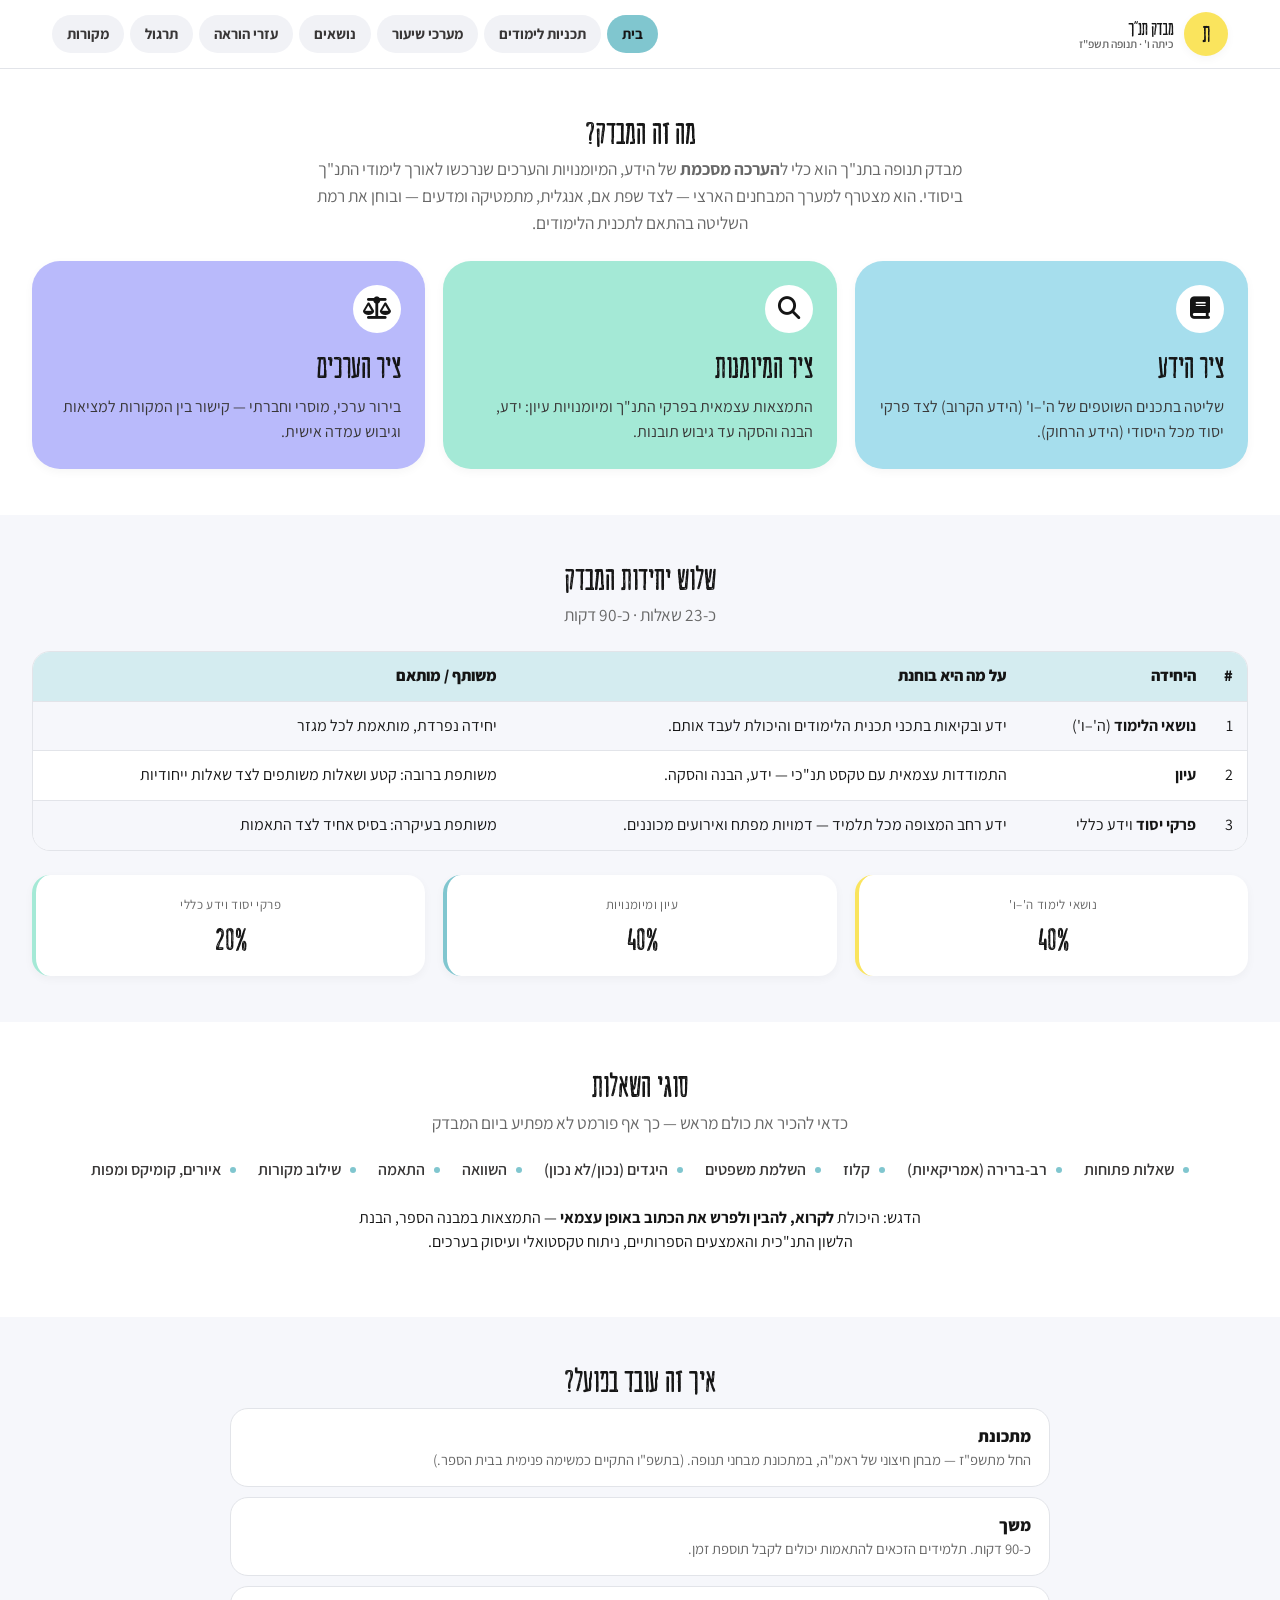
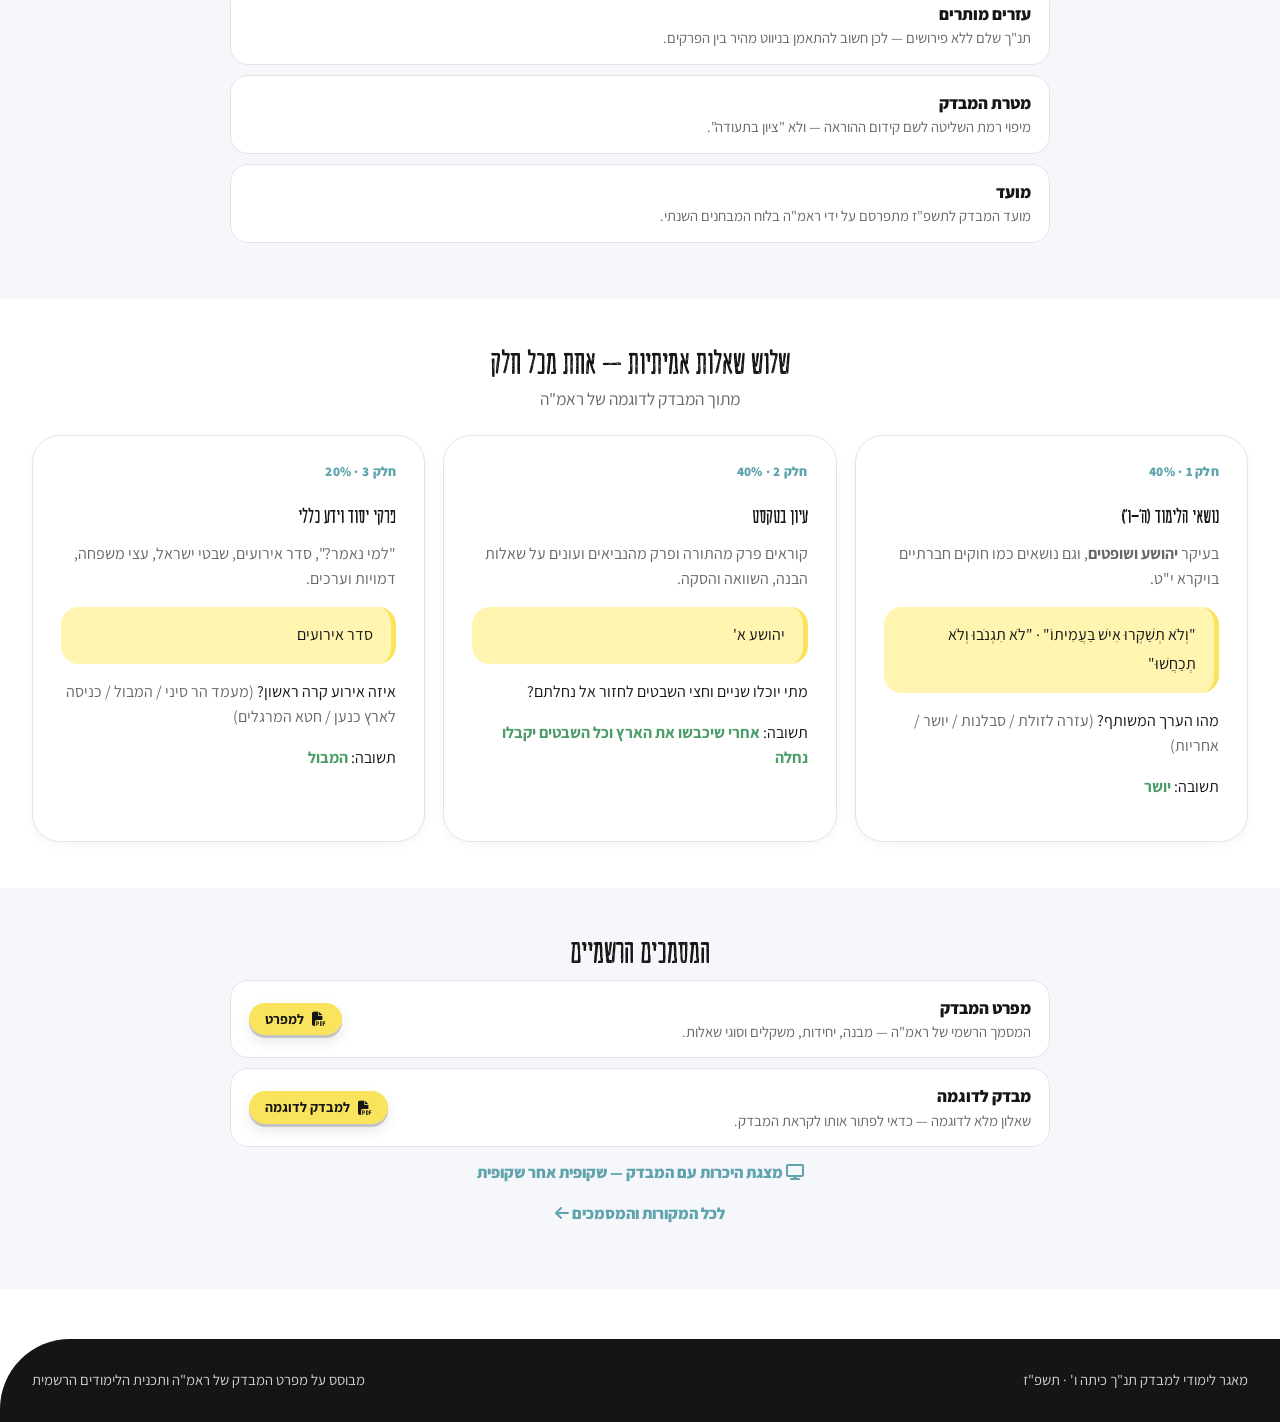
==== commit 9700f86e: "Update site: new nav, new home page, tashpaz, ezrim + tochniot" ====
--- a/index.html
+++ b/index.html
@@ -3,7 +3,7 @@
 <head>
 <meta charset="UTF-8">
 <meta name="viewport" content="width=device-width, initial-scale=1">
-<title>מאגר מבדק תנ"ך כיתה ו' – תנופה תשפ"ו</title>
+<title>מבדק תנ"ך כיתה ו' – תנופה תשפ"ז</title>
 <link href="https://fonts.googleapis.com/css2?family=Assistant:wght@400;500;600;700;800&display=swap" rel="stylesheet">
 <link rel="stylesheet" href="https://cdnjs.cloudflare.com/ajax/libs/font-awesome/6.5.0/css/all.min.css">
 <link rel="stylesheet" href="psycho-components.css">
@@ -12,103 +12,172 @@
 <body>
 <header class="site-header">
   <div class="site-header__inner">
-    <a class="brand" href="index.html">
+    <a class="brand" href="./">
       <span class="brand__logo">ת</span>
-      <span class="brand__name">מאגר מבדק תנ"ך<small>כיתה ו' · תנופה תשפ"ו</small></span>
+      <span class="brand__name">מבדק תנ"ך<small>כיתה ו' · תנופה תשפ"ז</small></span>
     </a>
     <nav class="nav">
-      <a href="index.html" class="active">בית</a>
-      <a href="matzeget.html">על המבדק</a>
-      <a href="nosim.html">נושאים וסיכומים</a>
+      <a href="./" class="active">בית</a>
+      <a href="tochniot.html">תכניות לימודים</a>
+      <a href="morim.html">מערכי שיעור</a>
+      <a href="nosim.html">נושאים</a>
+      <a href="ezrim.html">עזרי הוראה</a>
       <a href="tirgul.html">תרגול</a>
-      <a href="zman.html">ציר זמן</a>
-      <a href="morim.html">אזור מורה</a>
       <a href="mekorot.html">מקורות</a>
     </nav>
   </div>
 </header>
 
-<section class="hero">
-  <span class="hero__blob hero__blob--1"></span>
-  <span class="hero__blob hero__blob--2"></span>
-  <span class="hero__blob hero__blob--3"></span>
-  <div class="hero__inner">
-    <span class="hero__kicker">מבדק תנופה בתנ"ך · פיקוח ממלכתי · תשפ"ו</span>
-    <h1 class="hero__title">כל מה שצריך למבדק התנ"ך של כיתה ו'</h1>
-    <p class="hero__sub">מאגר אחד לתלמידים ולמורים: מבנה המבדק, סיכומי הנושאים לפי המפרט, תרגול אינטראקטיבי בסגנון הבחינה, מערכי שיעור, מפות וציר זמן — הכול במקום אחד.</p>
-    <div class="hero__cta">
-      <a class="btn btn--lg" href="tirgul.html"><i class="fa-solid fa-circle-check"></i> מתחילים לתרגל</a>
-      <a class="btn btn--lg btn--ghost" href="matzeget.html"><i class="fa-solid fa-compass"></i> איך בנוי המבדק?</a>
-    </div>
-  </div>
-</section>
+<main>
 
-<main>
-  <!-- שני אזורים -->
+  <!-- ===== מה זה המבדק ===== -->
   <section class="section">
     <div class="section__inner">
-      <div class="grid grid--2">
-        <a class="feature-card feature-card--mint" href="nosim.html">
-          <div class="feature-card__icon"><i class="fa-solid fa-book-open"></i></div>
-          <h3 class="feature-card__title">אזור התלמיד</h3>
-          <p class="feature-card__desc">סיכומי כל הנושאים שבמפרט — סיפורי היסוד, הדמויות, הלשון והערכים — בשפה ברורה לכיתה ו'.</p>
-          <span class="feature-card__go">לנושאים והסיכומים <i class="fa-solid fa-arrow-left"></i></span>
-        </a>
-        <a class="feature-card feature-card--yellow" href="morim.html">
-          <div class="feature-card__icon"><i class="fa-solid fa-chalkboard-user"></i></div>
-          <h3 class="feature-card__title">אזור המורה</h3>
-          <p class="feature-card__desc">מערכי שיעור מוכנים לפי הרצף, דפי עבודה, מצגות ומפות — קישורים ישירים לחומרי ההוראה.</p>
-          <span class="feature-card__go">לאזור המורה <i class="fa-solid fa-arrow-left"></i></span>
-        </a>
+      <h1 class="section__title center">מה זה המבדק?</h1>
+      <p class="section__lead center" style="margin-inline:auto;max-width:74ch">
+        מבדק תנופה בתנ"ך הוא כלי ל<b>הערכה מסכמת</b> של הידע, המיומנויות והערכים שנרכשו לאורך לימודי התנ"ך ביסודי.
+        הוא מצטרף למערך המבחנים הארצי — לצד שפת אם, אנגלית, מתמטיקה ומדעים — ובוחן את רמת השליטה בהתאם לתכנית הלימודים.
+      </p>
+
+      <div class="grid grid--3 mt-m">
+        <div class="feature-card feature-card--blue">
+          <div class="feature-card__icon"><i class="fa-solid fa-book"></i></div>
+          <h3 class="feature-card__title">ציר הידע</h3>
+          <p class="feature-card__desc">שליטה בתכנים השוטפים של ה'–ו' (הידע הקרוב) לצד פרקי יסוד מכל היסודי (הידע הרחוק).</p>
+        </div>
+        <div class="feature-card feature-card--mint">
+          <div class="feature-card__icon"><i class="fa-solid fa-magnifying-glass"></i></div>
+          <h3 class="feature-card__title">ציר המיומנות</h3>
+          <p class="feature-card__desc">התמצאות עצמאית בפרקי התנ"ך ומיומנויות עיון: ידע, הבנה והסקה עד גיבוש תובנות.</p>
+        </div>
+        <div class="feature-card feature-card--purple">
+          <div class="feature-card__icon"><i class="fa-solid fa-scale-balanced"></i></div>
+          <h3 class="feature-card__title">ציר הערכים</h3>
+          <p class="feature-card__desc">בירור ערכי, מוסרי וחברתי — קישור בין המקורות למציאות וגיבוש עמדה אישית.</p>
+        </div>
       </div>
     </div>
   </section>
 
-  <!-- מה יש במאגר -->
+  <!-- ===== שלוש היחידות ===== -->
   <section class="section section--soft">
     <div class="section__inner">
-      <h2 class="section__title center">מה יש במאגר?</h2>
-      <p class="section__lead center" style="margin-inline:auto">ששה שערים, כל אחד בצבע משלו</p>
-      <div class="grid grid--3 mt-s">
-        <a class="feature-card feature-card--blue" href="matzeget.html">
-          <div class="feature-card__icon"><i class="fa-solid fa-compass"></i></div>
-          <h3 class="feature-card__title">על המבדק</h3>
-          <p class="feature-card__desc">מבנה שלוש היחידות, חלוקת המשקלים, סוגי השאלות ופרטי יום הבחינה.</p>
-        </a>
-        <a class="feature-card feature-card--mint" href="nosim.html">
-          <div class="feature-card__icon"><i class="fa-solid fa-list-check"></i></div>
-          <h3 class="feature-card__title">סיכומים לפי נושא</h3>
-          <p class="feature-card__desc">סיפורי היסוד, דמויות מפתח, מיומנויות לשון וערכים — לפי המפרט.</p>
-        </a>
-        <a class="feature-card feature-card--yellow" href="tirgul.html">
-          <div class="feature-card__icon"><i class="fa-solid fa-pen-to-square"></i></div>
-          <h3 class="feature-card__title">תרגול אינטראקטיבי</h3>
-          <p class="feature-card__desc">שאלות בסגנון המבדק עם בדיקה עצמית מיידית ותשובות לדוגמה.</p>
-        </a>
-        <a class="feature-card feature-card--purple" href="zman.html">
-          <div class="feature-card__icon"><i class="fa-solid fa-hourglass-half"></i></div>
-          <h3 class="feature-card__title">ציר זמן תנ"כי</h3>
-          <p class="feature-card__desc">מהבריאה ועד תקופת השופטים — סדר האירועים בקו אחד ברור.</p>
-        </a>
-        <a class="feature-card feature-card--blue" href="morim.html">
-          <div class="feature-card__icon"><i class="fa-solid fa-folder-open"></i></div>
-          <h3 class="feature-card__title">מערכי שיעור</h3>
-          <p class="feature-card__desc">יחידות הוראה לכיתה ו' (יהושע ושופטים) וקישור לכל השכבות.</p>
-        </a>
-        <a class="feature-card feature-card--mint" href="mekorot.html">
-          <div class="feature-card__icon"><i class="fa-solid fa-scroll"></i></div>
-          <h3 class="feature-card__title">מקורות</h3>
-          <p class="feature-card__desc">מפרט המבדק, דוגמת הבחינה, תכנית הלימודים והמיקוד — המסמכים הרשמיים.</p>
-        </a>
+      <h2 class="section__title center">שלוש יחידות המבדק</h2>
+      <p class="section__lead center" style="margin-inline:auto">כ-23 שאלות · כ-90 דקות</p>
+      <table class="t">
+        <tr><th style="width:34px">#</th><th>היחידה</th><th>על מה היא בוחנת</th><th>משותף / מותאם</th></tr>
+        <tr><td>1</td><td><b>נושאי הלימוד</b> (ה'–ו')</td><td>ידע ובקיאות בתכני תכנית הלימודים והיכולת לעבד אותם.</td><td>יחידה נפרדת, מותאמת לכל מגזר</td></tr>
+        <tr><td>2</td><td><b>עיון</b></td><td>התמודדות עצמאית עם טקסט תנ"כי — ידע, הבנה והסקה.</td><td>משותפת ברובה: קטע ושאלות משותפים לצד שאלות ייחודיות</td></tr>
+        <tr><td>3</td><td><b>פרקי יסוד</b> וידע כללי</td><td>ידע רחב המצופה מכל תלמיד — דמויות מפתח ואירועים מכוננים.</td><td>משותפת בעיקרה: בסיס אחיד לצד התאמות</td></tr>
+      </table>
+
+      <div class="grid grid--3 mt-m">
+        <div class="kpi kpi--accent-yellow"><div class="kpi__label">נושאי לימוד ה'–ו'</div><div class="kpi__value">40%</div></div>
+        <div class="kpi kpi--accent-teal"><div class="kpi__label">עיון ומיומנויות</div><div class="kpi__value">40%</div></div>
+        <div class="kpi kpi--accent-mint"><div class="kpi__label">פרקי יסוד וידע כללי</div><div class="kpi__value">20%</div></div>
       </div>
     </div>
   </section>
+
+  <!-- ===== סוגי השאלות ===== -->
+  <section class="section">
+    <div class="section__inner">
+      <h2 class="section__title center">סוגי השאלות</h2>
+      <p class="section__lead center" style="margin-inline:auto">כדאי להכיר את כולם מראש — כך אף פורמט לא מפתיע ביום המבדק</p>
+      <div class="chips chips--static">
+        <span class="pill pill--md">שאלות פתוחות</span>
+        <span class="pill pill--md">רב-ברירה (אמריקאיות)</span>
+        <span class="pill pill--md">קלוז</span>
+        <span class="pill pill--md">השלמת משפטים</span>
+        <span class="pill pill--md">היגדים (נכון/לא נכון)</span>
+        <span class="pill pill--md">השוואה</span>
+        <span class="pill pill--md">התאמה</span>
+        <span class="pill pill--md">שילוב מקורות</span>
+        <span class="pill pill--md">איורים, קומיקס ומפות</span>
+      </div>
+      <p class="center mt-m" style="max-width:74ch;margin-inline:auto">
+        הדגש: היכולת <b>לקרוא, להבין ולפרש את הכתוב באופן עצמאי</b> — התמצאות במבנה הספר,
+        הבנת הלשון התנ"כית והאמצעים הספרותיים, ניתוח טקסטואלי ועיסוק בערכים.
+      </p>
+    </div>
+  </section>
+
+  <!-- ===== יום המבדק ===== -->
+  <section class="section section--soft">
+    <div class="section__inner">
+      <h2 class="section__title center">איך זה עובד בפועל?</h2>
+      <ul class="links" style="max-width:820px;margin-inline:auto">
+        <li><div class="meta"><b>מתכונת</b><span>החל מתשפ"ז — מבחן חיצוני של ראמ"ה, במתכונת מבחני תנופה. (בתשפ"ו התקיים כמשימה פנימית בבית הספר.)</span></div></li>
+        <li><div class="meta"><b>משך</b><span>כ-90 דקות. תלמידים הזכאים להתאמות יכולים לקבל תוספת זמן.</span></div></li>
+        <li><div class="meta"><b>עזרים מותרים</b><span>תנ"ך שלם ללא פירושים — לכן חשוב להתאמן בניווט מהיר בין הפרקים.</span></div></li>
+        <li><div class="meta"><b>מטרת המבדק</b><span>מיפוי רמת השליטה לשם קידום ההוראה — ולא "ציון בתעודה".</span></div></li>
+        <li><div class="meta"><b>מועד</b><span>מועד המבדק לתשפ"ז מתפרסם על ידי ראמ"ה בלוח המבחנים השנתי.</span></div></li>
+      </ul>
+    </div>
+  </section>
+
+  <!-- ===== שאלות לדוגמה ===== -->
+  <section class="section">
+    <div class="section__inner">
+      <h2 class="section__title center">שלוש שאלות אמיתיות — אחת מכל חלק</h2>
+      <p class="section__lead center" style="margin-inline:auto">מתוך המבדק לדוגמה של ראמ"ה</p>
+
+      <div class="grid grid--3 mt-s">
+        <div class="panel">
+          <span class="section__kicker">חלק 1 · 40%</span>
+          <h3>נושאי הלימוד (ה'–ו')</h3>
+          <p class="muted">בעיקר <b>יהושע ושופטים</b>, וגם נושאים כמו חוקים חברתיים בויקרא י"ט.</p>
+          <div class="verse">"וְלֹא תְשַׁקְּרוּ אִישׁ בַּעֲמִיתוֹ" · "לֹא תִגְנֹבוּ וְלֹא תְכַחֲשׁוּ"</div>
+          <p>מהו הערך המשותף? <span class="muted">(עזרה לזולת / סבלנות / יושר / אחריות)</span></p>
+          <p>תשובה: <b style="color:var(--color-success)">יושר</b></p>
+        </div>
+
+        <div class="panel">
+          <span class="section__kicker">חלק 2 · 40%</span>
+          <h3>עיון בטקסט</h3>
+          <p class="muted">קוראים פרק מהתורה ופרק מהנביאים ועונים על שאלות הבנה, השוואה והסקה.</p>
+          <div class="verse">יהושע א'</div>
+          <p>מתי יוכלו שניים וחצי השבטים לחזור אל נחלתם?</p>
+          <p>תשובה: <b style="color:var(--color-success)">אחרי שיכבשו את הארץ וכל השבטים יקבלו נחלה</b></p>
+        </div>
+
+        <div class="panel">
+          <span class="section__kicker">חלק 3 · 20%</span>
+          <h3>פרקי יסוד וידע כללי</h3>
+          <p class="muted">"למי נאמר?", סדר אירועים, שבטי ישראל, עצי משפחה, דמויות וערכים.</p>
+          <div class="verse">סדר אירועים</div>
+          <p>איזה אירוע קרה ראשון? <span class="muted">(מעמד הר סיני / המבול / כניסה לארץ כנען / חטא המרגלים)</span></p>
+          <p>תשובה: <b style="color:var(--color-success)">המבול</b></p>
+        </div>
+      </div>
+    </div>
+  </section>
+
+  <!-- ===== המסמכים הרשמיים ===== -->
+  <section class="section section--soft">
+    <div class="section__inner">
+      <h2 class="section__title center">המסמכים הרשמיים</h2>
+      <ul class="links" style="max-width:820px;margin-inline:auto">
+        <li>
+          <div class="meta"><b>מפרט המבדק</b><span>המסמך הרשמי של ראמ"ה — מבנה, יחידות, משקלים וסוגי שאלות.</span></div>
+          <a class="btn btn--sm" href="https://meyda.education.gov.il/files/Rama/Tnufa_tanach_6_mifrat_2026.pdf" target="_blank" rel="noopener"><i class="fa-solid fa-file-pdf"></i> למפרט</a>
+        </li>
+        <li>
+          <div class="meta"><b>מבדק לדוגמה</b><span>שאלון מלא לדוגמה — כדאי לפתור אותו לקראת המבדק.</span></div>
+          <a class="btn btn--sm" href="https://meyda.education.gov.il/files/Rama/tanach_mivchan_mamlachti_g.pdf" target="_blank" rel="noopener"><i class="fa-solid fa-file-pdf"></i> למבדק לדוגמה</a>
+        </li>
+      </ul>
+      <p class="center mt-s"><a href="matzeget.html" style="color:var(--color-teal-dark);font-weight:800"><i class="fa-solid fa-display"></i> מצגת היכרות עם המבדק — שקופית אחר שקופית</a></p>
+      <p class="center mt-s"><a href="mekorot.html" style="color:var(--color-teal-dark);font-weight:800">לכל המקורות והמסמכים <i class="fa-solid fa-arrow-left"></i></a></p>
+    </div>
+  </section>
+
 </main>
 
 <footer class="foot">
   <div class="foot__inner">
-    <div>מאגר לימודי למבדק תנ״ך כיתה ו'</div>
-    <div>הסיכומים מבוססים על מפרט המבדק ותכנית הלימודים הרשמית</div>
+    <div>מאגר לימודי למבדק תנ"ך כיתה ו' · תשפ"ז</div>
+    <div>מבוסס על מפרט המבדק של ראמ"ה ותכנית הלימודים הרשמית</div>
   </div>
 </footer>
 </body>
--- a/tanakh.css
+++ b/tanakh.css
@@ -121,11 +121,29 @@
 ul.links li .meta b{display:block;color:var(--color-ink);font-size:1.05rem;font-weight:800;}
 ul.links li .meta span{display:block;color:var(--color-muted);font-size:.92rem;}
 
+/* כרטיס-קישור: כל הכרטיסייה לחיצה, לא רק הכפתור.
+   הכפתור פורש שכבה שקופה על כל שטח הכרטיס, ולכן לחיצה בכל מקום מפעילה אותו. */
+ul.links li{position:relative;}
+ul.links li > a.btn{position:relative;z-index:2;}
+ul.links li > a.btn::after{content:"";position:absolute;inset:0;z-index:1;border-radius:var(--radius-md);}
+ul.links li .meta a{position:relative;z-index:3;}
+ul.links li:has(> a.btn){
+  cursor:pointer;
+  transition:transform var(--transition-fast),box-shadow var(--transition-fast),border-color var(--transition-fast);
+}
+ul.links li:has(> a.btn):hover{
+  transform:translateY(-2px);box-shadow:var(--shadow-md);border-color:var(--color-yellow);
+}
+/* הכפתור לא "קופץ" בנפרד — הכרטיס כולו הוא שמתרומם */
+ul.links li:has(> a.btn):hover > a.btn{transform:none;}
+
 /* ---------- תרגול (quiz) ---------- */
 .quiz{background:var(--color-bg);border:1px solid var(--color-line);border-radius:var(--radius-lg);
   padding:22px 24px;margin:18px 0;box-shadow:var(--shadow-sm);}
-.quiz__tag{display:inline-flex;align-items:center;gap:6px;background:var(--color-purple-soft);color:#4a47b0;
-  padding:4px 12px;border-radius:var(--radius-pill);font-size:.78rem;font-weight:800;margin-bottom:10px;}
+.quiz__tag{display:inline-flex;align-items:center;gap:0;background:none;color:var(--color-muted);
+  padding:0;border-radius:0;font-size:.8rem;font-weight:800;margin-bottom:10px;}
+.quiz__tag::before{content:"";width:6px;height:6px;border-radius:50%;flex:none;
+  background:var(--color-purple);margin-inline-end:7px;}
 .quiz__q{font-size:1.14rem;font-weight:800;color:var(--color-ink);margin:0 0 14px;line-height:1.5;}
 .opts{display:grid;gap:10px;margin:10px 0;}
 .opt{display:block;background:var(--color-bg-soft);border:2px solid var(--color-line);border-radius:var(--radius-md);
@@ -155,7 +173,7 @@
 .tl-item:nth-child(even) .dot{left:-11px;}
 .tl-card{background:var(--color-bg);border:1px solid var(--color-line);border-radius:var(--radius-md);
   padding:14px 18px;box-shadow:var(--shadow-sm);display:inline-block;text-align:right;}
-.tl-card b{font-family:var(--font-display);color:var(--color-ink);display:block;font-size:1.12rem;}
+.tl-card b{font-family:var(--font-display);color:var(--color-ink);display:block;font-size:1.7rem;line-height:1.15;}
 .tl-card .src{color:var(--color-teal-dark);font-weight:800;font-size:.82rem;}
 .tl-card p{margin:.3em 0 0;color:var(--color-muted);font-size:.94rem;}
 @media(max-width:640px){
@@ -171,17 +189,51 @@
 
 /* ---------- כלי עזר ---------- */
 .chips{display:flex;flex-wrap:wrap;gap:8px;margin:6px 0;}
+/* תגיות מידע — טקסט בלבד, לא נראות כמו כפתורים לחיצים */
+.chips--static{gap:8px 22px;justify-content:center;align-items:center;}
+.chips--static .pill{
+  background:none;border:0;border-radius:0;box-shadow:none;gap:0;
+  padding:2px 0;color:var(--color-ink-soft);font-weight:600;font-size:1rem;cursor:default;
+}
+.chips--static .pill::before{
+  content:"";width:6px;height:6px;border-radius:50%;flex:none;
+  background:var(--color-teal);margin-inline-end:9px;
+}
+.chips--static .pill--success::before{background:var(--color-success);}
+.chips--static .pill--accent::before{background:#c9a227;}
+.chips--static .pill--success,.chips--static .pill--accent{color:var(--color-ink-soft);}
 .mt-s{margin-top:14px;}.mt-m{margin-top:24px;}
 .hero__title{font-weight:700;}
 @media(max-width:680px){.hero__title{font-size:2.2rem;}.section__title{font-size:1.6rem;}}
+/* =============================================================
+   כלל רוחבי: לחיץ מול לא-לחיץ
+   לחיץ   = צורת גלולה + צל תלת-ממדי + תגובת ריחוף (.btn, .nav a, .opt)
+   לא לחיץ = מלבן פינות-רכות או טקסט בלבד, בלי צל ובלי ריחוף (.pill, .fnode, .badge)
+   ============================================================= */
+/* ---------- קיקר של כותרת סקציה — הדגשה, לא כפתור ---------- */
+.section__kicker{
+  display:block;font-family:var(--font-sans);font-size:.82rem;font-weight:800;
+  letter-spacing:.02em;color:var(--color-teal-dark);margin-bottom:5px;
+}
+
+/* ---------- טאבים / מסננים — לחיצים ---------- */
+.tabpane[hidden]{display:none;}
+.page-head__filters{display:flex;flex-wrap:wrap;gap:8px;justify-content:center;}
+/* ---------- כפתורים: מראה תלת-ממדי כדי שיהיה ברור שהם לחיצים ---------- */
+.btn{box-shadow:0 3px 0 rgba(21,21,21,.20), 0 6px 14px rgba(21,21,21,.10);}
+.btn:hover{transform:translateY(-2px);box-shadow:0 5px 0 rgba(21,21,21,.20), 0 11px 20px rgba(21,21,21,.13);}
+.btn:active{transform:translateY(2px);box-shadow:0 1px 0 rgba(21,21,21,.20), 0 2px 6px rgba(21,21,21,.10);}
+
 @media print{.site-header,.foot,.btn,.nav{display:none;}}
 
 /* ---------- תגיות מקור (רשמי / תוספת) ---------- */
-.quiz__tag--official{background:#fbeec2;color:#7a5b08;}
-.quiz__tag--added{background:#e7e6fb;color:#4a45a8;}
+.quiz__tag--official{background:none;color:#8a6a12;}
+.quiz__tag--official::before{background:#c9a227;}
+.quiz__tag--added{background:none;color:#4a45a8;}
+.quiz__tag--added::before{background:var(--color-purple);}
 .quiz.is-official{border-inline-start:5px solid var(--color-yellow);}
 .quiz.is-added{border-inline-start:5px solid var(--color-purple);}
-.quiz .tags{display:flex;gap:7px;flex-wrap:wrap;margin-bottom:8px;}
+.quiz .tags{display:flex;gap:6px 20px;flex-wrap:wrap;margin-bottom:8px;}
 .quiz .quiz__tag{margin-bottom:0;}
 .legend{display:flex;gap:10px;flex-wrap:wrap;align-items:center;background:var(--color-bg);
   border:1px solid var(--color-line);border-radius:var(--radius-md);padding:12px 16px;margin:10px 0 4px;font-size:.95rem;}
@@ -252,15 +304,50 @@
 .feedback .miss{color:#7a5b08;}
 
 /* טאבים לעמוד התרגול */
+/* ============================================================
+   מתג מוני השאלות  (QA בלבד)
+   ------------------------------------------------------------
+   המונים משמשים לבקרה בזמן הבנייה — כמה שאלות יש בכל נושא.
+   לפני העלאת האתר לאוויר: לשנות את השורה הבאה ל-  none
+   וכל המונים באתר ייעלמו בבת אחת. אין צורך לגעת בשום קובץ HTML.
+   ============================================================ */
+:root{ --qa-counts: inline-flex; }
+.tab__n, .qa-count{ display: var(--qa-counts) !important; }
+/* באנר המונה שבתוך עמוד התרגול נבנה ב-JS והוא בודק את אותו משתנה בעצמו. */
+
 .tabbar{position:sticky;top:0;z-index:40;background:var(--color-bg-soft);
   border-bottom:1px solid var(--color-line);box-shadow:var(--shadow-sm);}
-.tabbar__inner{max-width:var(--container);margin:0 auto;padding:8px var(--section-px);
-  display:flex;gap:6px;overflow-x:auto;-webkit-overflow-scrolling:touch;scrollbar-width:thin;}
-.tab{white-space:nowrap;padding:8px 14px;border-radius:var(--radius-pill);border:0;cursor:pointer;
+.tabbar__inner{max-width:var(--container);margin:0 auto;padding:8px var(--section-px) 4px;
+  display:flex;gap:8px;overflow-x:auto;-webkit-overflow-scrolling:touch;
+  scrollbar-width:auto;scrollbar-color:var(--color-teal-dark) var(--color-chip-bg);
+  scroll-behavior:smooth;overscroll-behavior-x:contain;}
+
+/* פס גלילה רחב וברור לדסקטופ — במובייל פשוט גוררים את הטאבים באצבע */
+.tabbar__inner::-webkit-scrollbar{height:16px;}
+.tabbar__inner::-webkit-scrollbar-track{
+  background:var(--color-chip-bg);border-radius:999px;margin:0 var(--section-px);}
+.tabbar__inner::-webkit-scrollbar-thumb{
+  background:var(--color-teal-dark);border-radius:999px;
+  border:4px solid var(--color-bg-soft);min-width:70px;}
+.tabbar__inner::-webkit-scrollbar-thumb:hover{background:#4c8b94;}
+.tabbar__inner::-webkit-scrollbar-thumb:active{background:#3f757d;}
+@media(hover:none){
+  .tabbar__inner::-webkit-scrollbar{height:6px;}
+  .tabbar__inner::-webkit-scrollbar-thumb{border-width:1px;}
+}
+.tab{white-space:nowrap;padding:7px 16px;border-radius:var(--radius-pill);border:0;cursor:pointer;
+  display:inline-flex;flex-direction:column;align-items:center;justify-content:center;gap:1px;line-height:1.25;
   background:var(--color-chip-bg);color:var(--color-ink-soft);font-weight:700;font-size:.9rem;
   font-family:inherit;transition:background .15s,color .15s;flex:0 0 auto;}
-.tab:hover{background:var(--color-chip-hover);}
-.tab.active{background:var(--color-teal);color:var(--color-ink);}
+.tab{box-shadow:0 2px 0 rgba(21,21,21,.12);
+  transition:transform var(--transition-fast),box-shadow var(--transition-fast),background var(--transition-fast);}
+.tab:hover{background:var(--color-chip-hover);transform:translateY(-2px);
+  box-shadow:0 4px 0 rgba(21,21,21,.14), 0 8px 14px rgba(21,21,21,.10);}
+.tab:active{transform:translateY(1px);box-shadow:0 1px 0 rgba(21,21,21,.12);}
+.tab__t{display:inline-flex;align-items:center;}
+.tab__book{font-size:.72rem;font-weight:600;opacity:.72;}
+.tab.active,.tab--active{background:var(--color-teal);color:var(--color-ink);
+  box-shadow:0 3px 0 rgba(21,21,21,.18), 0 6px 14px rgba(21,21,21,.10);}
 
 /* שאלות התאמה/בחירה — פריטים ובנק אפשרויות */
 .qmatch{list-style:none;padding:0;margin:8px 0;}
@@ -300,3 +387,140 @@
 .mitem,.mopt{position:relative;z-index:2;}
 .mitem.wrong,.mopt.wrong{border-color:var(--color-error);background:var(--color-error-bg);color:var(--color-error);}
 .matchcheck{margin-top:6px;}
+
+
+/* ---------- פירורי לחם ---------- */
+.crumbs{max-width:var(--container);margin:0 auto;padding:12px var(--section-px) 0;font-size:.9rem;display:flex;gap:7px;flex-wrap:wrap;align-items:center;}
+.crumbs a{color:var(--color-teal-dark);text-decoration:none;font-weight:700;}
+.crumbs a:hover{text-decoration:underline;}
+.crumbs span{color:var(--color-muted);}
+.crumbs__cur{color:var(--color-ink-soft);font-weight:700;}
+
+/* ---------- Hero: אריחי "מה יש כאן" ---------- */
+.hero__tiles{
+  display:flex;flex-wrap:wrap;gap:10px;justify-content:center;margin-top:26px;
+}
+.hero__tiles .icon-tile{
+  background:rgba(255,255,255,.62);min-width:118px;
+  border:1px solid rgba(255,255,255,.85);
+}
+.hero__tiles .icon-tile:hover{background:var(--color-bg);}
+.hero__tiles .icon-tile__label{font-weight:800;font-size:.95rem;}
+@media(max-width:680px){
+  .hero__tiles .icon-tile{min-width:0;flex:1 1 40%;padding:12px 8px;}
+}
+
+/* כרטיסי הצירים — הכותרת בפונט הדקורטיבי, צריכה להיות גדולה כדי לבלוט */
+.feature-card__title{font-size:2rem;line-height:1.1;margin:0 0 10px;}
+.feature-card__desc{font-size:1rem;line-height:1.6;}
+@media(max-width:680px){.feature-card__title{font-size:1.7rem;}}
+
+/* כרטיסי ה-KPI הלבנים — תוכן ממורכז (פס הצבע נשאר בצד כפי שהיה) */
+.kpi{text-align:center;}
+.kpi__label,.kpi__value,.kpi__sub{text-align:center;}
+
+/* פאנל תוכן — התאמות לעמוד הבית */
+.panel .badge{margin-bottom:10px;}
+.panel .verse{font-size:1rem;line-height:1.8;}
+
+/* ---------- עצי משפחה — אילן יוחסין עם ענפים ---------- */
+.ftree{
+  --branch:#c9a227; --branch-soft:#e2d29b;
+  background:var(--color-bg);border:1px solid var(--color-line);border-radius:var(--radius-lg);
+  box-shadow:var(--shadow-sm);margin:16px 0 6px;padding:30px 18px 30px;overflow-x:auto;
+}
+.ftree__inner{min-width:max-content;margin:0 auto;}
+
+.ftree__gen{position:relative;}
+.ftree__gen + .ftree__gen{margin-top:48px;}
+.ftree__gen + .ftree__gen::before{           /* הגזע — הקו האנכי שיורד מדור לדור */
+  content:"";position:absolute;top:-48px;left:50%;transform:translateX(-50%);
+  width:3px;height:48px;background:var(--branch);border-radius:3px;
+}
+.ftree__lbl{
+  position:absolute;top:-42px;inset-inline-start:0;z-index:2;
+  font-weight:800;font-size:.78rem;color:var(--color-teal-dark);background:var(--color-teal-bg);
+  padding:3px 11px;border-radius:var(--radius-pill);white-space:nowrap;
+}
+.ftree__gen:first-child .ftree__lbl{position:static;display:inline-block;margin-bottom:10px;}
+
+.ftree__nodes{display:flex;justify-content:center;align-items:center;gap:10px;flex-wrap:nowrap;}
+
+/* צומת */
+.fnode{
+  display:inline-block;background:var(--color-bg-soft);border:1px solid var(--color-line);
+  border-radius:10px;padding:8px 15px;font-weight:700;font-size:1rem;
+  color:var(--color-ink);white-space:nowrap;
+}
+.fnode--key{background:var(--color-teal-bg);border-color:var(--color-teal);}
+.fnode--root{background:var(--color-mint-soft);border-color:var(--color-mint-dark);}
+.fnode--soft{background:transparent;border-style:dashed;color:var(--color-muted);font-weight:600;}
+
+/* בני זוג */
+.fcouple{display:inline-flex;align-items:center;gap:8px;}
+.fwives{display:inline-flex;align-items:center;gap:6px;}
+.fjoin{color:var(--branch);font-weight:800;font-size:1.05rem;padding:0 1px;}
+
+/* ענף צדדי (אח / אשה נוספת) */
+.fside{display:inline-flex;align-items:center;}
+.fside::before{content:"";flex:none;width:32px;border-top:2px dashed var(--branch-soft);margin-inline-end:10px;}
+.fside__cap{color:var(--color-muted);font-size:.78rem;margin-inline-start:7px;white-space:nowrap;}
+
+/* התפצלות לענפים — קו אופקי + זרוע אנכית לכל ילד */
+.fan{display:flex;justify-content:center;flex-wrap:nowrap;}
+.fan__item{position:relative;padding:28px 5px 0;}
+.fan__item::after{                            /* הקו האופקי (הענף הראשי) */
+  content:"";position:absolute;top:0;inset-inline:0;height:3px;background:var(--branch);
+}
+.fan__item:first-child::after{inset-inline-start:50%;border-start-start-radius:3px;}
+.fan__item:last-child::after{inset-inline-end:50%;border-start-end-radius:3px;}
+.fan__item::before{                           /* הזרוע האנכית לצומת */
+  content:"";position:absolute;top:0;left:50%;transform:translateX(-50%);
+  width:3px;height:28px;background:var(--branch);border-radius:3px;
+}
+
+/* תווית סטטית כללית — מלבן פינות רכות, בלי צל */
+.tag{display:inline-flex;align-items:center;gap:6px;background:var(--color-bg-soft);
+  border:1px solid var(--color-line);border-radius:9px;padding:5px 12px;
+  font-size:.88rem;font-weight:700;color:var(--color-ink-soft);cursor:default;}
+.tag--teal{background:var(--color-teal-bg);border-color:var(--color-teal);color:#2f6a72;}
+.tag--soft{background:transparent;border-style:dashed;color:var(--color-muted);font-weight:600;}
+
+.ftree__note{margin:16px 0 0;color:var(--color-muted);font-size:.92rem;line-height:1.6;text-align:center;}
+.ftree__hint{display:none;}
+@media(max-width:900px){
+  .ftree__hint{display:block;text-align:center;color:var(--color-muted);font-size:.82rem;margin:0 0 16px;}
+}
+@media(max-width:600px){
+  .ftree{padding:26px 12px;}
+  .fnode{padding:6px 12px;font-size:.92rem;}
+  .fside::before{width:20px;margin-inline-end:7px;}
+}
+
+/* ---------- דמויות מפתח (במקום טבלה) ---------- */
+.figures{display:grid;gap:10px;grid-template-columns:repeat(auto-fit,minmax(260px,1fr));margin:14px 0;}
+.figure{background:var(--color-bg-soft);border:1px solid var(--color-line);border-radius:var(--radius-md);
+  padding:12px 15px;border-inline-start:5px solid var(--color-teal);}
+.figure__name{display:block;font-family:var(--font-display);font-size:1.65rem;line-height:1.15;color:var(--color-ink);}
+.figure__desc{display:block;color:var(--color-muted);font-size:.94rem;line-height:1.6;margin-top:2px;}
+
+/* כרטיס דמות עם כפתור "לתרגול" — כל הכרטיס לחיץ */
+.figure{position:relative;}
+.figure__go{display:inline-flex;margin-top:12px;position:relative;z-index:2;}
+.figure__go::after{content:"";position:absolute;inset:0;z-index:1;border-radius:var(--radius-md);}
+.figure:has(.figure__go){
+  cursor:pointer;
+  transition:transform var(--transition-fast),box-shadow var(--transition-fast),border-color var(--transition-fast);
+}
+.figure:has(.figure__go):hover{
+  transform:translateY(-2px);box-shadow:var(--shadow-md);border-inline-start-color:var(--color-yellow);
+}
+.figure:has(.figure__go):hover .figure__go{transform:none;}
+
+/* ---------- מונה שאלות ---------- */
+.tab__n{display:inline-block;background:rgba(0,0,0,.09);border-radius:var(--radius-pill);
+  padding:1px 7px;font-size:.78rem;margin-inline-start:4px;font-weight:800;}
+.tab.active .tab__n{background:rgba(255,255,255,.6);}
+.topic-count{display:inline-flex;align-items:center;gap:7px;background:var(--color-teal-bg);
+  color:var(--color-teal-dark);font-weight:800;font-size:.9rem;padding:5px 13px;
+  border-radius:var(--radius-pill);margin:2px 0 12px;}
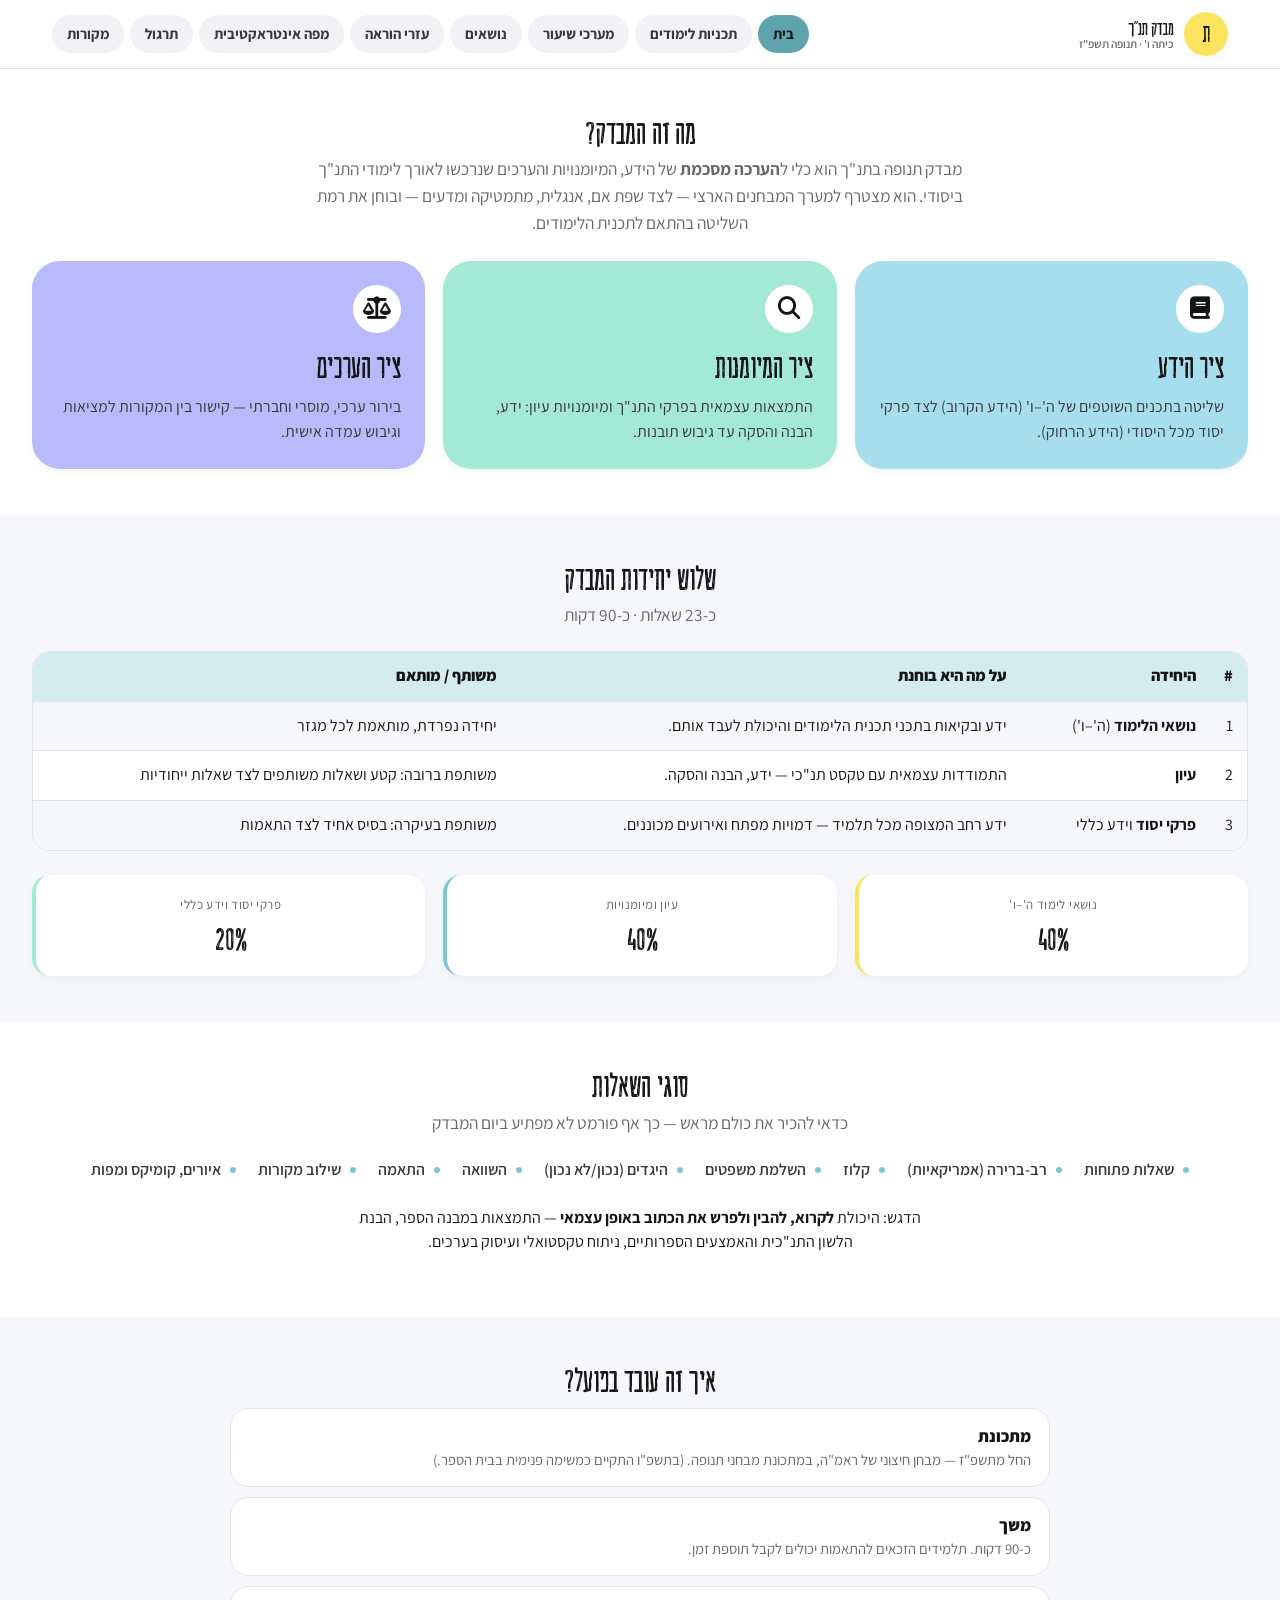
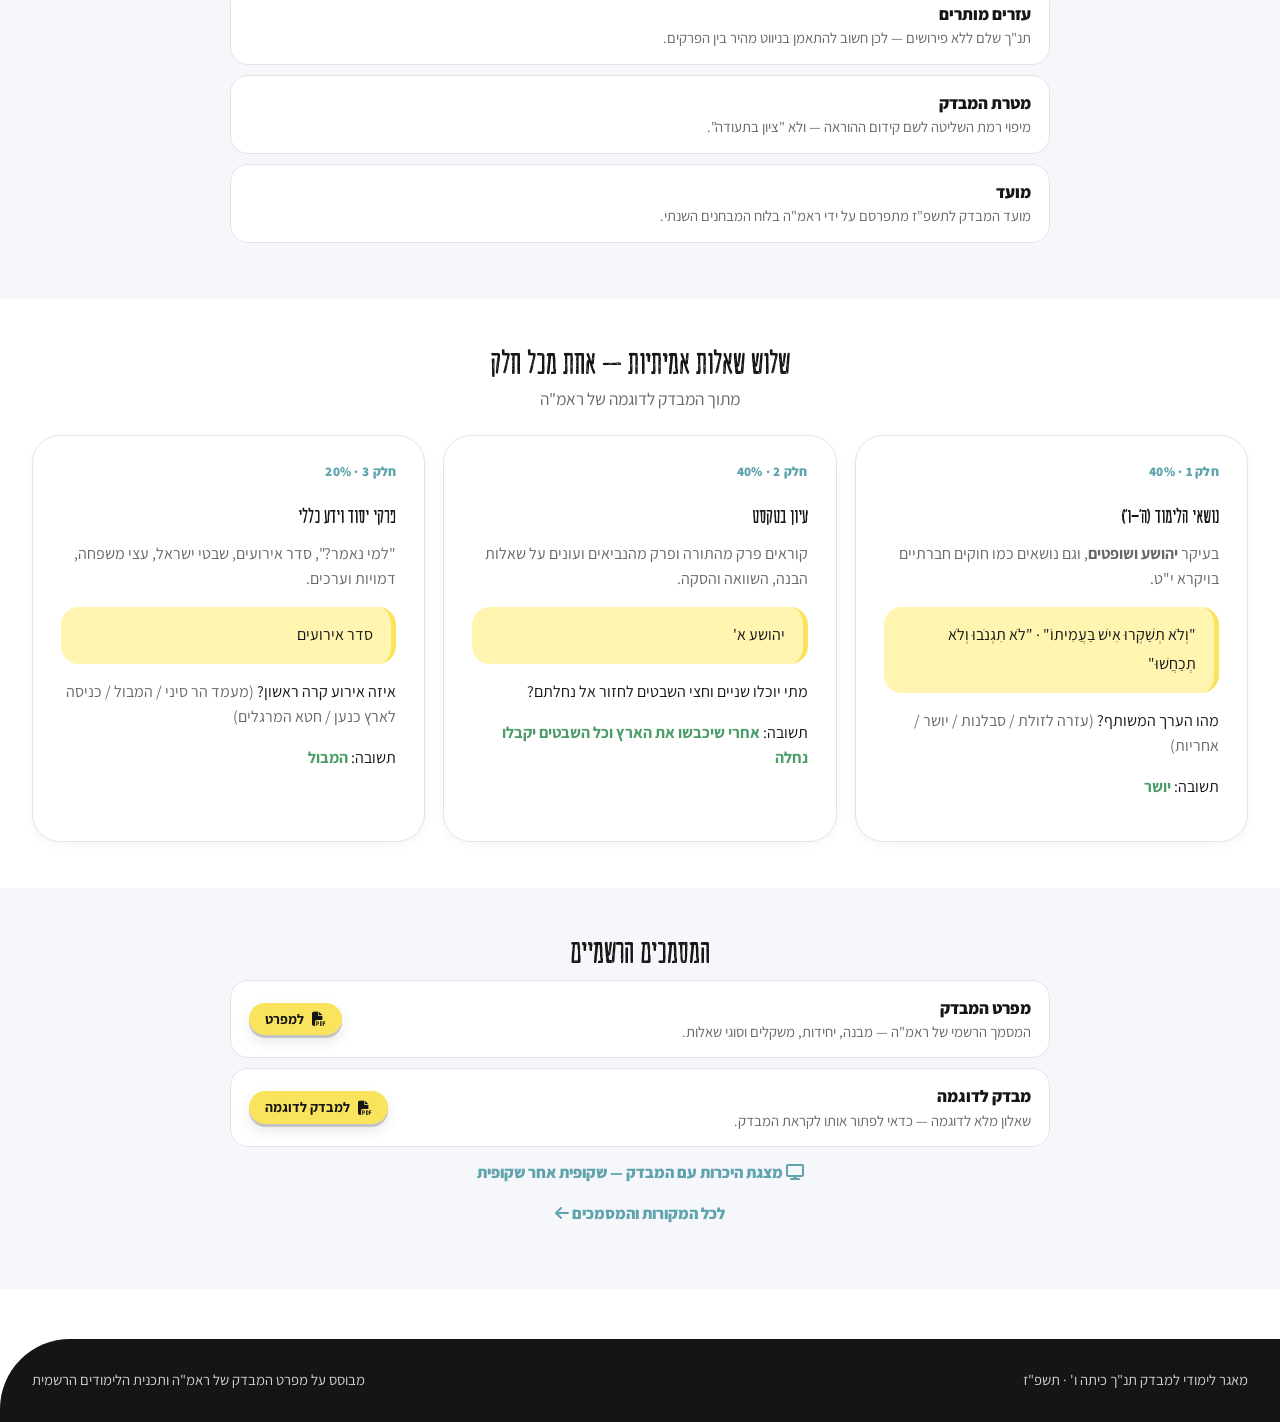
==== commit 6b9c078b: "Update site: new nav, new home page, tashpaz, ezrim + tochniot" ====
--- a/index.html
+++ b/index.html
@@ -22,6 +22,7 @@
       <a href="morim.html">מערכי שיעור</a>
       <a href="nosim.html">נושאים</a>
       <a href="ezrim.html">עזרי הוראה</a>
+      <a href="mapa-interaktivit.html">מפה אינטראקטיבית</a>
       <a href="tirgul.html">תרגול</a>
       <a href="mekorot.html">מקורות</a>
     </nav>
@@ -180,5 +181,6 @@
     <div>מבוסס על מפרט המבדק של ראמ"ה ותכנית הלימודים הרשמית</div>
   </div>
 </footer>
+<script src="site.js" defer></script>
 </body>
 </html>
--- a/tanakh.css
+++ b/tanakh.css
@@ -23,6 +23,11 @@
   font-weight:300;font-style:normal;font-display:swap;
 }
 
+/* ---------- אסימוני צבע נוספים ---------- */
+:root{
+  --color-teal-soft:#a5dbe1;   /* טורקיז בהיר — טאב פעיל בסרגלים הפנימיים */
+}
+
 /* ---------- בסיס ---------- */
 body{background:var(--color-bg);}
 .container{max-width:var(--container);margin:0 auto;padding:0 var(--section-px);}
@@ -34,7 +39,12 @@
 .site-header{
   position:sticky;top:0;z-index:60;background:rgba(255,255,255,0.92);
   backdrop-filter:blur(8px);border-bottom:1px solid var(--color-line);
-}
+  transition:transform .25s ease;will-change:transform;
+}
+/* גוללים למטה — הסרגל נעלם. גוללים למעלה — חוזר מיד (ראו site.js) */
+body.hdr-hidden .site-header{transform:translateY(-100%);}
+body.hdr-hidden .tabbar{top:0 !important;}
+@media(prefers-reduced-motion:reduce){.site-header{transition:none;}}
 .site-header__inner{
   max-width:var(--container);margin:0 auto;padding:12px var(--section-px);
   display:flex;align-items:center;justify-content:space-between;gap:16px;flex-wrap:wrap;
@@ -54,7 +64,7 @@
   text-decoration:none;
 }
 .nav a:hover{background:var(--color-chip-hover);}
-.nav a.active{background:var(--color-teal);color:var(--color-ink);}
+.nav a.active,.nav a.active:hover{background:var(--color-teal-dark);color:var(--color-ink);}
 
 /* ---------- Hero ---------- */
 .hero{
@@ -221,6 +231,9 @@
 .page-head__filters{display:flex;flex-wrap:wrap;gap:8px;justify-content:center;}
 /* ---------- כפתורים: מראה תלת-ממדי כדי שיהיה ברור שהם לחיצים ---------- */
 .btn{box-shadow:0 3px 0 rgba(21,21,21,.20), 0 6px 14px rgba(21,21,21,.10);}
+/* כפתור "בדיקה" שבתוך שאלת תרגול — צהוב בהיר יותר, כדי להבדילו מכפתורי הניווט */
+.checkbtn{background:var(--color-yellow-light);}
+.checkbtn:hover{background:#fff0a0;}
 .btn:hover{transform:translateY(-2px);box-shadow:0 5px 0 rgba(21,21,21,.20), 0 11px 20px rgba(21,21,21,.13);}
 .btn:active{transform:translateY(2px);box-shadow:0 1px 0 rgba(21,21,21,.20), 0 2px 6px rgba(21,21,21,.10);}
 
@@ -346,8 +359,11 @@
 .tab:active{transform:translateY(1px);box-shadow:0 1px 0 rgba(21,21,21,.12);}
 .tab__t{display:inline-flex;align-items:center;}
 .tab__book{font-size:.72rem;font-weight:600;opacity:.72;}
-.tab.active,.tab--active{background:var(--color-teal);color:var(--color-ink);
+.tab.active,.tab--active,
+.tab.active:hover,.tab--active:hover{
+  background:var(--color-teal-soft);color:var(--color-ink);
   box-shadow:0 3px 0 rgba(21,21,21,.18), 0 6px 14px rgba(21,21,21,.10);}
+.tab.active:hover,.tab--active:hover{transform:translateY(-2px);}
 
 /* שאלות התאמה/בחירה — פריטים ובנק אפשרויות */
 .qmatch{list-style:none;padding:0;margin:8px 0;}
